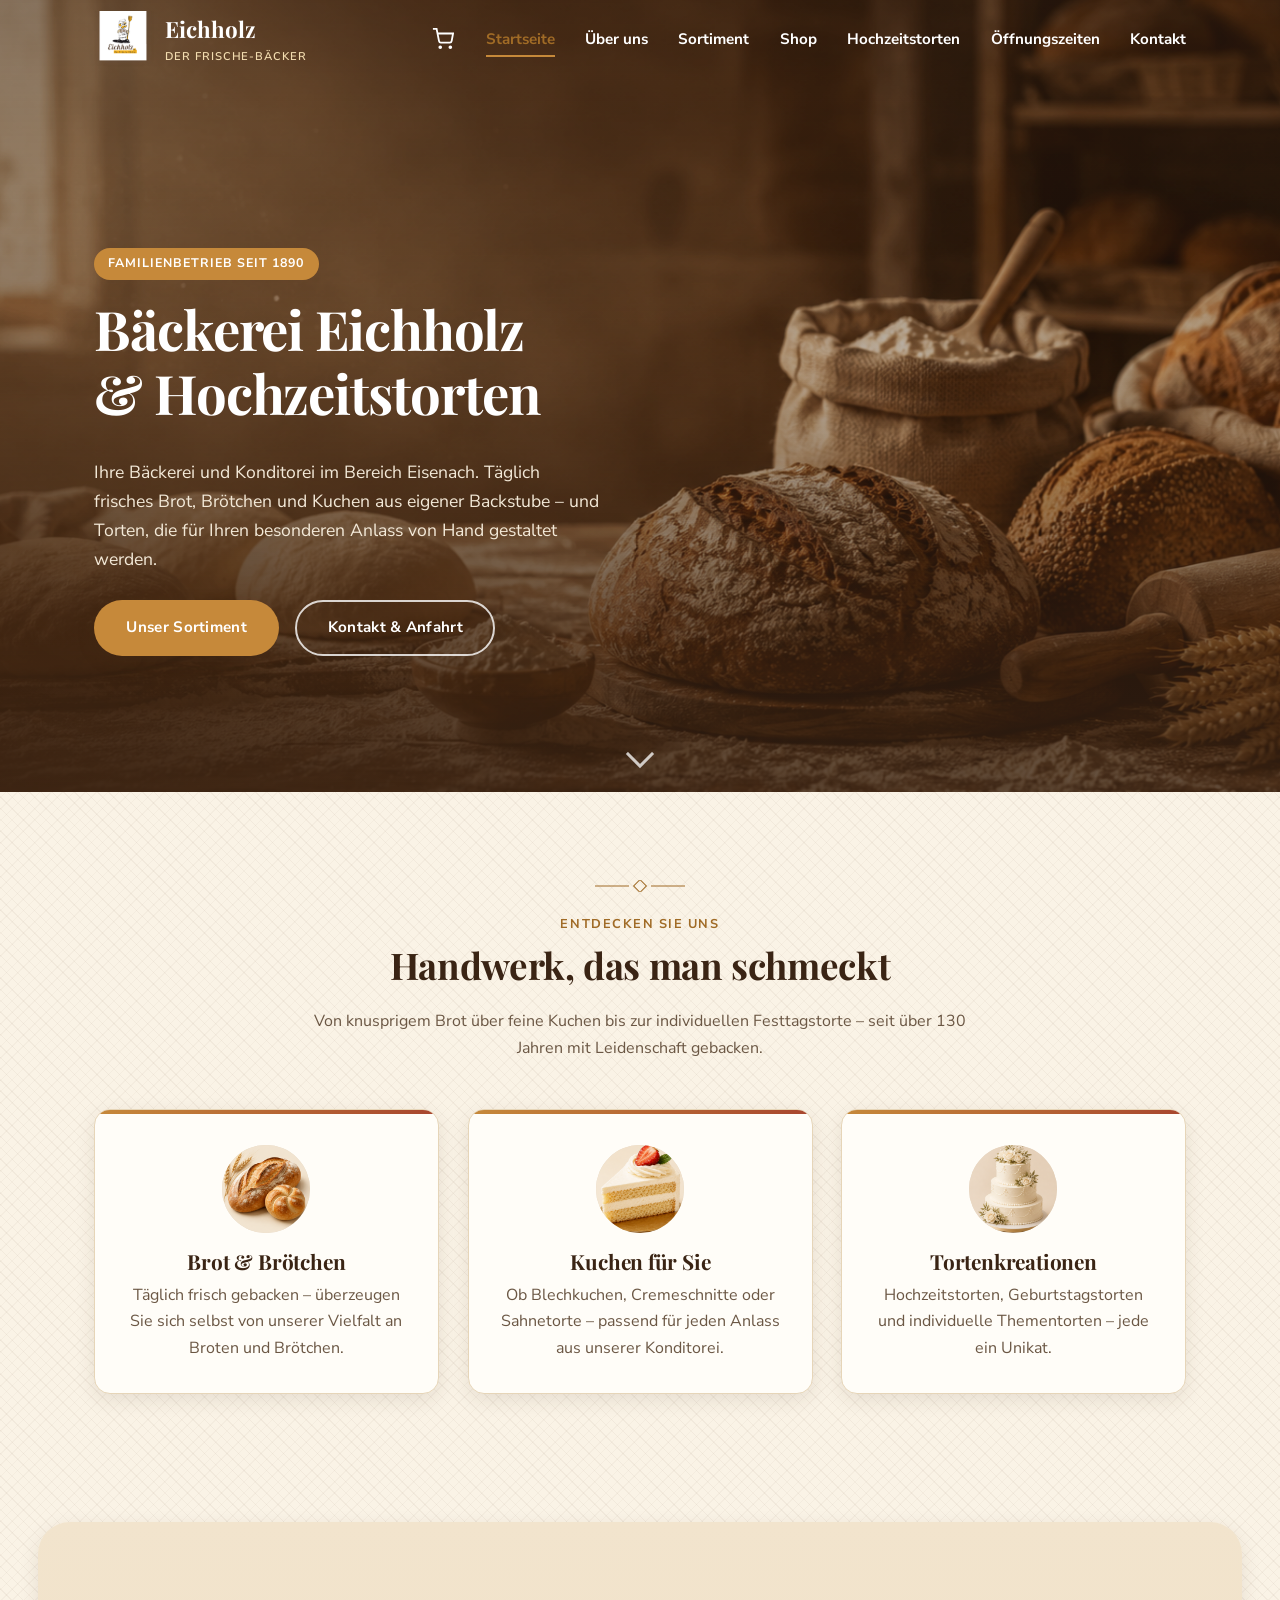
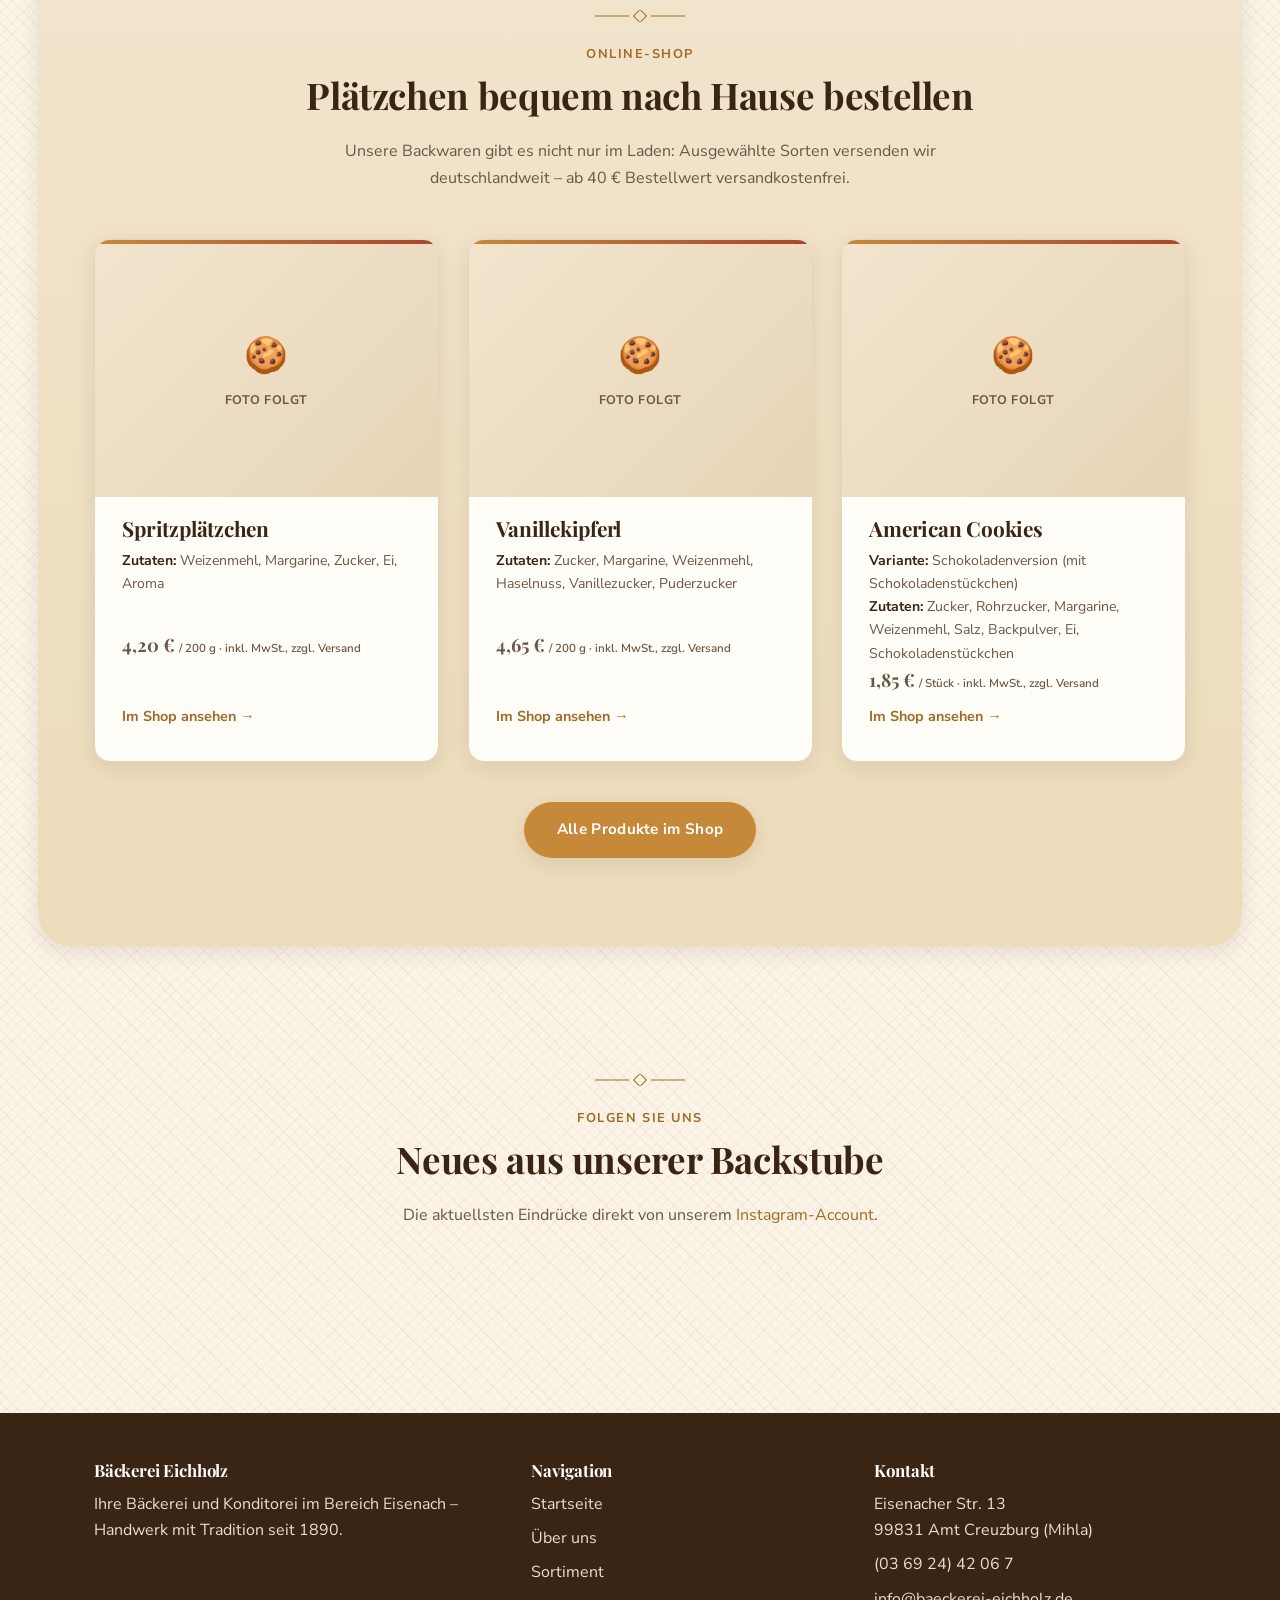
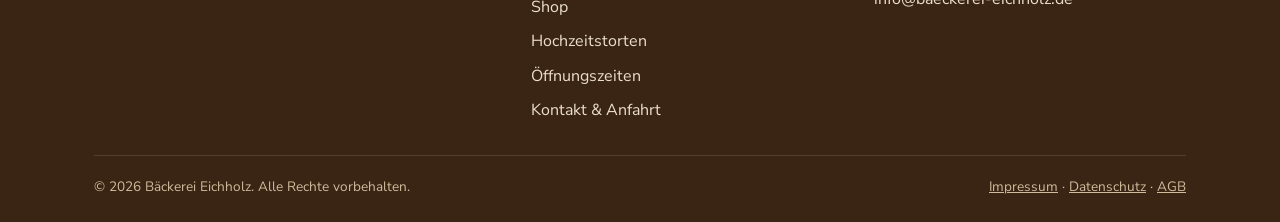
==== index.html @ 68a18b96 "Leere Fehlerbox im Torten-Formular ausblenden Die Klasse is-hidden war nur an .cart-badge und .cart-" ====
<!DOCTYPE html>
<html lang="de">
<head>
<meta charset="UTF-8">
<meta name="viewport" content="width=device-width, initial-scale=1.0">
<title>Bäckerei Eichholz – Ihre Bäckerei &amp; Konditorei im Bereich Eisenach</title>
<meta name="description" content="Bäckerei Eichholz – Familienbetrieb seit 1890 in Mihla bei Eisenach. Frisches Brot, Brötchen, Kuchen und individuelle Torten aus eigener Backstube.">
<link rel="preconnect" href="https://fonts.googleapis.com">
<link rel="preconnect" href="https://fonts.gstatic.com" crossorigin>
<link href="https://fonts.googleapis.com/css2?family=Playfair+Display:wght@600;700&family=Nunito+Sans:wght@400;600;700;800&display=swap" rel="stylesheet">
<link rel="icon" href="assets/img/logo.png" type="image/png">
<link rel="stylesheet" href="css/style.css?v=9930ea26">
<link rel="stylesheet" href="css/shop.css?v=8c2eeac3">
</head>
<body>

<header class="site-header">
  <div class="header-inner">
    <a href="index.html" class="brand">
      <img src="assets/img/logo.png" alt="Bäckerei Eichholz Logo">
      <span>Eichholz<small>Der Frische-Bäcker</small></span>
    </a>
    <div class="header-actions">
      <button type="button" class="cart-toggle" aria-haspopup="dialog" aria-expanded="false" aria-label="Warenkorb öffnen">
        <svg width="22" height="22" viewBox="0 0 24 24" fill="none" stroke="currentColor" stroke-width="2" aria-hidden="true">
          <circle cx="9" cy="21" r="1"></circle><circle cx="20" cy="21" r="1"></circle>
          <path d="M1 1h4l2.68 13.39a2 2 0 0 0 2 1.61h9.72a2 2 0 0 0 2-1.61L23 6H6"></path>
        </svg>
        <span class="cart-badge is-hidden" aria-hidden="true">0</span>
      </button>
      <button class="nav-toggle" aria-label="Menü öffnen" aria-expanded="false"></button>
      <nav class="main-nav">
      <ul>
        <li><a href="index.html" aria-current="page">Startseite</a></li>
        <li><a href="ueber-uns.html">Über uns</a></li>
        <li><a href="sortiment.html">Sortiment</a></li>
        <li><a href="shop.html">Shop</a></li>
        <li><a href="hochzeitstorten.html">Hochzeitstorten</a></li>
        <li><a href="oeffnungszeiten.html">Öffnungszeiten</a></li>
        <li><a href="kontakt.html">Kontakt</a></li>
      </ul>
    </nav>
    </div>
  </div>
</header>

<main>

  <section class="hero">
    <div class="hero-media">
      <img src="assets/img/hero-baeckerei.png" alt="Frisches Brot, Teiglinge und Backzutaten der Bäckerei Eichholz" width="1655" height="950">
      <div class="hero-overlay"></div>
    </div>
    <div class="container hero-inner">
      <div class="hero-text">
        <span class="eyebrow">Familienbetrieb seit 1890</span>
        <h1>Bäckerei Eichholz &amp; Hochzeitstorten</h1>
        <p>Ihre Bäckerei und Konditorei im Bereich Eisenach. Täglich frisches Brot, Brötchen und Kuchen aus eigener Backstube – und Torten, die für Ihren besonderen Anlass von Hand gestaltet werden.</p>
        <div class="hero-actions">
          <a href="sortiment.html" class="btn btn--primary">Unser Sortiment</a>
          <a href="kontakt.html" class="btn btn--outline">Kontakt &amp; Anfahrt</a>
        </div>
      </div>
    </div>
  </section>

  <section class="section">
    <div class="container">
      <div class="section-heading">
        <span class="eyebrow">Entdecken Sie uns</span>
        <h2>Handwerk, das man schmeckt</h2>
        <p>Von knusprigem Brot über feine Kuchen bis zur individuellen Festtagstorte – seit über 130 Jahren mit Leidenschaft gebacken.</p>
      </div>
      <div class="grid grid--3">
        <a class="card card--icon" href="sortiment.html">
          <img class="card-icon" src="assets/img/icon-brot.png" alt="Brot und Brötchen">
          <h3>Brot &amp; Brötchen</h3>
          <p>Täglich frisch gebacken – überzeugen Sie sich selbst von unserer Vielfalt an Broten und Brötchen.</p>
        </a>
        <a class="card card--icon" href="sortiment.html">
          <img class="card-icon" src="assets/img/icon-kuchen.png" alt="Kuchenstück mit Erdbeere">
          <h3>Kuchen für Sie</h3>
          <p>Ob Blechkuchen, Cremeschnitte oder Sahnetorte – passend für jeden Anlass aus unserer Konditorei.</p>
        </a>
        <a class="card card--icon" href="hochzeitstorten.html">
          <img class="card-icon" src="assets/img/icon-torte.png" alt="Mehrstöckige Hochzeitstorte">
          <h3>Tortenkreationen</h3>
          <p>Hochzeitstorten, Geburtstagstorten und individuelle Thementorten – jede ein Unikat.</p>
        </a>
      </div>
    </div>
  </section>

  <section class="section section--alt">
    <div class="container">
      <div class="section-heading">
        <span class="eyebrow">Online-Shop</span>
        <h2>Plätzchen bequem nach Hause bestellen</h2>
        <p>Unsere Backwaren gibt es nicht nur im Laden: Ausgewählte Sorten versenden wir deutschlandweit – ab 40&nbsp;€ Bestellwert versandkostenfrei.</p>
      </div>
      <ul id="shopTeaserGrid" class="grid grid--3 product-grid"></ul>
      <div style="text-align:center; margin-top:2.5rem;">
        <a href="shop.html" class="btn btn--primary">Alle Produkte im Shop</a>
      </div>
    </div>
  </section>

  <section class="section">
    <div class="container">
      <div class="section-heading">
        <span class="eyebrow">Folgen Sie uns</span>
        <h2>Neues aus unserer Backstube</h2>
        <p>Die aktuellsten Eindrücke direkt von unserem <a href="https://www.instagram.com/baeckereieichholz/" target="_blank" rel="noopener">Instagram-Account</a>.</p>
      </div>
      <div class="instagram-feed">
        <behold-widget feed-id="RWNmiPnK9rQwnWqoXspE"></behold-widget>
      </div>
    </div>
  </section>

</main>

<footer class="site-footer">
  <div class="container">
    <div class="footer-inner">
      <div>
        <h4>Bäckerei Eichholz</h4>
        <p>Ihre Bäckerei und Konditorei im Bereich Eisenach – Handwerk mit Tradition seit 1890.</p>
      </div>
      <div>
        <h4>Navigation</h4>
        <ul>
          <li><a href="index.html">Startseite</a></li>
          <li><a href="ueber-uns.html">Über uns</a></li>
          <li><a href="sortiment.html">Sortiment</a></li>
          <li><a href="shop.html">Shop</a></li>
          <li><a href="hochzeitstorten.html">Hochzeitstorten</a></li>
          <li><a href="oeffnungszeiten.html">Öffnungszeiten</a></li>
          <li><a href="kontakt.html">Kontakt &amp; Anfahrt</a></li>
        </ul>
      </div>
      <div>
        <h4>Kontakt</h4>
        <ul>
          <li>Eisenacher Str. 13<br>99831 Amt Creuzburg (Mihla)</li>
          <li><a href="tel:+493692442067">(03 69 24) 42 06 7</a></li>
          <li><a href="mailto:info@baeckerei-eichholz.de">info@baeckerei-eichholz.de</a></li>
        </ul>
      </div>
    </div>
    <div class="footer-bottom">
      <span>© 2026 Bäckerei Eichholz. Alle Rechte vorbehalten.</span>
      <span><a href="impressum.html">Impressum</a> · <a href="datenschutz.html">Datenschutz</a> · <a href="agb.html">AGB</a></span>
    </div>
  </div>
</footer>

<script src="js/main.js?v=0fe01f37"></script>
<script src="js/shop-data.js?v=c943d0c8"></script>
<script src="js/cart.js?v=0197f294"></script>
<script src="js/shop-teaser.js?v=d5aa7db3"></script>
<script>
  (function() {
    if(window.__bhldScript)return;window.__bhldScript=true;
    const d=document,s=d.createElement("script");s.type="module";
    s.src="https://w.behold.so/widget.js";setTimeout(()=>{d.head.append(s);},0);
  })();
</script>
</body>
</html>
---- css/style.css ----
/* ==========================================================================
   Bäckerei Eichholz – Stylesheet
   ========================================================================== */

:root {
  --color-bg: #faf3e6;
  --color-bg-alt: #f2e4cd;
  --color-card: #fffdf8;
  --color-text: #3f2c1e;
  --color-text-light: #6b5744;
  --color-accent: #c6893a;
  --color-accent-dark: #a06b26;
  --color-brown: #5c3a22;
  --color-brown-dark: #3a2414;
  --color-border: #e6d5b8;
  --color-rust: #a8462e;
  --color-rust-dark: #832f1c;

  --font-heading: 'Playfair Display', Georgia, 'Times New Roman', serif;
  --font-body: 'Nunito Sans', 'Segoe UI', Roboto, Helvetica, Arial, sans-serif;

  --container-width: 1140px;
  --radius: 16px;
  --shadow-soft: 0 6px 20px rgba(60, 40, 20, 0.1);
  --shadow-strong: 0 10px 30px rgba(60, 40, 20, 0.18);
  --header-h: 80px;
}

*,
*::before,
*::after {
  box-sizing: border-box;
}

html {
  scroll-behavior: smooth;
}

body {
  margin: 0;
  font-family: var(--font-body);
  color: var(--color-text);
  background:
    repeating-linear-gradient(45deg, rgba(92, 58, 34, 0.05) 0px, rgba(92, 58, 34, 0.05) 1px, transparent 1px, transparent 8px),
    repeating-linear-gradient(-45deg, rgba(92, 58, 34, 0.035) 0px, rgba(92, 58, 34, 0.035) 1px, transparent 1px, transparent 8px),
    var(--color-bg);
  line-height: 1.65;
  -webkit-font-smoothing: antialiased;
}

img {
  max-width: 100%;
  display: block;
}

.is-hidden {
  display: none !important;
}

a {
  color: var(--color-accent-dark);
  text-decoration: none;
}

a:hover {
  color: var(--color-brown);
}

h1, h2, h3, h4 {
  font-family: var(--font-heading);
  color: var(--color-brown-dark);
  line-height: 1.18;
  letter-spacing: -0.01em;
  margin: 0 0 0.6em;
  text-wrap: balance;
}

h1 { font-size: clamp(2.2rem, 5vw, 3.4rem); letter-spacing: -0.02em; }
h2 { font-size: clamp(1.6rem, 3.4vw, 2.3rem); }
h3 { font-size: 1.3rem; }

p { margin: 0 0 1em; }

ul { margin: 0; padding: 0; }

.container {
  width: 100%;
  max-width: var(--container-width);
  margin: 0 auto;
  padding: 0 1.5rem;
}

.section {
  padding: 5.5rem 0;
}

.section--alt {
  background: linear-gradient(180deg, var(--color-bg-alt), #ecdcbb);
  border-radius: 32px;
  max-width: calc(var(--container-width) + 4rem);
  margin: 2.5rem auto;
  box-shadow: var(--shadow-soft);
}

.section-heading {
  text-align: center;
  max-width: 700px;
  margin: 0 auto 3rem;
}

.section-heading::before {
  content: '';
  display: block;
  width: 90px;
  height: 12px;
  margin: 0 auto 1.1rem;
  background: url("data:image/svg+xml,%3Csvg xmlns='http://www.w3.org/2000/svg' viewBox='0 0 90 12'%3E%3Cline x1='0' y1='6' x2='34' y2='6' stroke='%23a06b26' stroke-width='1'/%3E%3Crect x='40.5' y='1.5' width='9' height='9' fill='none' stroke='%23a06b26' stroke-width='1' transform='rotate(45 45 6)'/%3E%3Cline x1='56' y1='6' x2='90' y2='6' stroke='%23a06b26' stroke-width='1'/%3E%3C/svg%3E")
    no-repeat center;
}

.section-heading .eyebrow {
  display: inline-block;
  font-weight: 700;
  letter-spacing: 0.12em;
  text-transform: uppercase;
  font-size: 0.8rem;
  color: var(--color-accent-dark);
  margin-bottom: 0.5rem;
}

.section-heading p {
  color: var(--color-text-light);
}

/* ---------- Buttons ---------- */
.btn {
  display: inline-block;
  padding: 0.85rem 1.9rem;
  border-radius: 999px;
  font-weight: 700;
  font-size: 0.95rem;
  letter-spacing: 0.02em;
  transition: transform 0.15s ease, box-shadow 0.15s ease, background 0.15s ease;
  border: 2px solid transparent;
}

.btn--primary {
  background: var(--color-accent);
  color: #fff;
  box-shadow: var(--shadow-soft);
}

.btn--primary:hover {
  background: var(--color-accent-dark);
  color: #fff;
  transform: translateY(-2px);
}

.btn--outline {
  border-color: var(--color-accent);
  color: var(--color-brown-dark);
}

.btn--outline:hover {
  background: var(--color-accent);
  color: #fff;
  transform: translateY(-2px);
  box-shadow: var(--shadow-soft);
}

/* ---------- Header ---------- */
.site-header {
  position: sticky;
  top: 0;
  z-index: 100;
  background: transparent;
  border-bottom: 1px solid transparent;
  transition: background-color 0.3s ease, border-color 0.3s ease, box-shadow 0.3s ease;
}

.site-header.is-scrolled {
  background: rgba(250, 243, 230, 0.98);
  border-bottom-color: var(--color-border);
  box-shadow: 0 4px 18px rgba(60, 40, 20, 0.1);
}

.header-inner {
  display: flex;
  align-items: center;
  justify-content: space-between;
  padding: 0.7rem 1.5rem;
  max-width: var(--container-width);
  margin: 0 auto;
}

.header-actions {
  display: flex;
  align-items: center;
  gap: 1.4rem;
}

.brand {
  display: flex;
  align-items: center;
  gap: 0.7rem;
  font-family: var(--font-heading);
  font-size: 1.4rem;
  font-weight: 700;
  color: #fff;
  transition: color 0.3s ease;
}

.brand img {
  height: 56px;
  width: auto;
}

.brand span small {
  display: block;
  font-family: var(--font-body);
  font-size: 0.7rem;
  font-weight: 600;
  letter-spacing: 0.08em;
  text-transform: uppercase;
  color: #f3ddb0;
  transition: color 0.3s ease;
}

.site-header.is-scrolled .brand {
  color: var(--color-brown-dark);
}

.site-header.is-scrolled .brand span small {
  color: var(--color-accent-dark);
}

.nav-toggle {
  display: none;
  background: none;
  border: none;
  cursor: pointer;
  padding: 0.4rem;
}

.nav-toggle span,
.nav-toggle::before,
.nav-toggle::after {
  content: '';
  display: block;
  width: 26px;
  height: 3px;
  background: #fff;
  margin: 5px 0;
  border-radius: 2px;
  transition: 0.2s ease;
}

.site-header.is-scrolled .nav-toggle span,
.site-header.is-scrolled .nav-toggle::before,
.site-header.is-scrolled .nav-toggle::after {
  background: var(--color-brown-dark);
}

/* ---------- Warenkorb-Icon (Header, alle Seiten) ---------- */
.cart-toggle {
  position: relative;
  display: flex;
  align-items: center;
  justify-content: center;
  width: 40px;
  height: 40px;
  padding: 0;
  border: none;
  border-radius: 50%;
  background: transparent;
  color: #fff;
  cursor: pointer;
  transition: background 0.2s ease, color 0.3s ease;
}

.cart-toggle:hover {
  background: rgba(255, 255, 255, 0.15);
}

.site-header.is-scrolled .cart-toggle {
  color: var(--color-brown-dark);
}

.site-header.is-scrolled .cart-toggle:hover {
  background: rgba(60, 40, 20, 0.08);
}

.cart-badge {
  position: absolute;
  top: -2px;
  right: -2px;
  min-width: 18px;
  height: 18px;
  padding: 0 4px;
  border-radius: 999px;
  background: var(--color-rust);
  color: #fff;
  font-size: 0.68rem;
  font-weight: 700;
  line-height: 18px;
  text-align: center;
}

.cart-badge.is-hidden {
  display: none;
}

.main-nav ul {
  display: flex;
  gap: 1.9rem;
  list-style: none;
}

.main-nav a {
  font-weight: 700;
  font-size: 0.95rem;
  color: #fff;
  padding: 0.4rem 0;
  border-bottom: 2px solid transparent;
  transition: color 0.3s ease;
}

.site-header.is-scrolled .main-nav a {
  color: var(--color-brown-dark);
}

.main-nav a:hover,
.main-nav a[aria-current="page"] {
  color: var(--color-accent-dark);
  border-bottom-color: var(--color-accent);
}

/* ---------- Hero (full-bleed) ---------- */
.hero {
  position: relative;
  display: flex;
  align-items: center;
  min-height: 88vh;
  margin-top: calc(-1 * var(--header-h));
  overflow: hidden;
  color: #fff;
}

.hero-media {
  position: absolute;
  inset: 0;
  z-index: 0;
}

.hero-media img {
  width: 100%;
  height: 100%;
  object-fit: cover;
  transform: scale(1.12);
  will-change: transform;
}

/* Decorative scroll cue, purely visual */
.hero::after {
  content: '';
  position: absolute;
  z-index: 1;
  left: 50%;
  bottom: 28px;
  width: 20px;
  height: 20px;
  border-right: 3px solid rgba(255, 255, 255, 0.75);
  border-bottom: 3px solid rgba(255, 255, 255, 0.75);
  transform: translateX(-50%) rotate(45deg);
  animation: heroChevronBounce 2.2s ease-in-out infinite;
}

@keyframes heroChevronBounce {
  0%, 100% { transform: translateX(-50%) translateY(0) rotate(45deg); opacity: 0.55; }
  50% { transform: translateX(-50%) translateY(8px) rotate(45deg); opacity: 1; }
}

@media (max-width: 640px) {
  .hero::after {
    display: none;
  }
}

@media (prefers-reduced-motion: reduce) {
  .hero::after {
    animation: none;
  }
}

.hero-overlay {
  position: absolute;
  inset: 0;
  background: linear-gradient(180deg, rgba(58, 36, 20, 0.55) 0%, rgba(58, 36, 20, 0.35) 45%, rgba(58, 36, 20, 0.78) 100%);
}

.hero-inner {
  position: relative;
  z-index: 1;
  width: 100%;
  padding-top: calc(var(--header-h) + 2rem);
}

.hero-text {
  max-width: 640px;
}

.hero-text .eyebrow {
  display: inline-block;
  background: var(--color-accent);
  color: #fff;
  padding: 0.35rem 0.9rem;
  border-radius: 999px;
  font-size: 0.78rem;
  font-weight: 700;
  letter-spacing: 0.08em;
  text-transform: uppercase;
  margin-bottom: 1.1rem;
}

.hero-text h1 {
  color: #fff;
}

.hero-text p {
  font-size: 1.1rem;
  color: #f3e9d8;
  max-width: 46ch;
}

.hero-text .btn--outline {
  color: #fff;
  border-color: rgba(255, 255, 255, 0.8);
}

.hero-text .btn--outline:hover {
  background: var(--color-accent);
  border-color: var(--color-accent);
  color: #fff;
}

.hero-actions {
  display: flex;
  gap: 1rem;
  margin-top: 1.6rem;
  flex-wrap: wrap;
}

/* Entrance animation for hero content (plays once on load) */
.hero-text > * {
  animation: heroFadeIn 0.8s ease both;
}

.hero-text .eyebrow { animation-delay: 0.05s; }
.hero-text h1 { animation-delay: 0.15s; }
.hero-text p { animation-delay: 0.25s; }
.hero-text .hero-actions { animation-delay: 0.35s; }

@keyframes heroFadeIn {
  from { opacity: 0; transform: translateY(20px); }
  to { opacity: 1; transform: translateY(0); }
}

@media (prefers-reduced-motion: reduce) {
  .hero-text > * {
    animation: none;
  }
}

.hero-image {
  border-radius: var(--radius);
  overflow: hidden;
  box-shadow: var(--shadow-strong);
}

.hero-image img {
  width: 100%;
  height: 100%;
  object-fit: cover;
  aspect-ratio: 4 / 3;
}

/* ---------- Highlight cards ---------- */
.grid {
  display: grid;
  gap: 1.8rem;
}

.grid--3 {
  grid-template-columns: repeat(3, 1fr);
}

.grid--2 {
  grid-template-columns: repeat(2, 1fr);
}

.card {
  position: relative;
  background: var(--color-card);
  border-radius: var(--radius);
  padding: 2.2rem 1.7rem 2rem;
  box-shadow: var(--shadow-soft);
  border: 1px solid var(--color-border);
  transition: transform 0.15s ease-out, box-shadow 0.25s ease;
  overflow: hidden;
}

.card::before {
  content: '';
  position: absolute;
  top: 0;
  left: 0;
  right: 0;
  height: 4px;
  background: linear-gradient(90deg, var(--color-accent), var(--color-rust));
}

.card:hover {
  transform: translateY(-6px);
  box-shadow: var(--shadow-strong);
}

.card h3 {
  margin-bottom: 0.5rem;
}

.card p {
  color: var(--color-text-light);
  margin-bottom: 0;
}

.card--icon {
  display: block;
  text-align: center;
  color: inherit;
  text-decoration: none;
}

.card-icon {
  display: block;
  width: 88px;
  height: 88px;
  margin: 0 auto 1rem;
  border-radius: 50%;
  object-fit: cover;
  box-shadow: inset 0 0 0 1px rgba(160, 107, 38, 0.25);
}

/* ---------- Photo gallery ---------- */
.gallery {
  display: grid;
  grid-template-columns: repeat(4, 1fr);
  gap: 1rem;
}

.gallery img {
  border-radius: var(--radius);
  aspect-ratio: 1 / 1;
  object-fit: cover;
  box-shadow: var(--shadow-soft);
  transition: transform 0.3s ease, box-shadow 0.3s ease;
}

.gallery img:hover {
  transform: scale(1.04);
  box-shadow: var(--shadow-strong);
}

/* ---------- Instagram feed ---------- */
.instagram-feed {
  border-radius: var(--radius);
  overflow: hidden;
  box-shadow: var(--shadow-soft);
}

/* ---------- Lightbox (full-size image viewer) ---------- */
.gallery img,
.torte-grid img,
.hero-image img {
  cursor: zoom-in;
}

body.lightbox-open,
body.filiale-modal-open,
body.cart-drawer-open {
  overflow: hidden;
}

.lightbox-overlay {
  position: fixed;
  inset: 0;
  z-index: 1000;
  display: flex;
  align-items: center;
  justify-content: center;
  padding: 3rem;
  background: rgba(58, 36, 20, 0.88);
  opacity: 0;
  visibility: hidden;
  transition: opacity 0.25s ease, visibility 0.25s ease;
}

.lightbox-overlay.is-open {
  opacity: 1;
  visibility: visible;
}

.lightbox-overlay img {
  max-width: 100%;
  max-height: 100%;
  width: auto;
  height: auto;
  object-fit: contain;
  border-radius: 10px;
  box-shadow: var(--shadow-strong);
  background: var(--color-card);
  transform: scale(0.96);
  transition: transform 0.25s ease;
}

.lightbox-overlay.is-open img {
  transform: scale(1);
}

.lightbox-close {
  position: absolute;
  top: 1.4rem;
  right: 1.6rem;
  width: 44px;
  height: 44px;
  border-radius: 50%;
  border: none;
  background: rgba(255, 255, 255, 0.15);
  color: #fff;
  font-size: 1.6rem;
  line-height: 1;
  cursor: pointer;
  display: flex;
  align-items: center;
  justify-content: center;
  transition: background 0.2s ease;
}

.lightbox-close:hover {
  background: rgba(255, 255, 255, 0.3);
}

@media (max-width: 640px) {
  .lightbox-overlay {
    padding: 1.2rem;
  }

  .lightbox-close {
    top: 0.7rem;
    right: 0.7rem;
    width: 40px;
    height: 40px;
  }
}

@media (prefers-reduced-motion: reduce) {
  .lightbox-overlay,
  .lightbox-overlay img {
    transition: none;
  }
}

/* ---------- Timeline (Über uns) ---------- */
.timeline {
  border-left: 3px solid var(--color-accent);
  margin-left: 1rem;
  padding-left: 2rem;
}

.timeline-item {
  position: relative;
  margin-bottom: 2.2rem;
}

.timeline-item::before {
  content: '';
  position: absolute;
  left: -2.45rem;
  top: 0.3rem;
  width: 14px;
  height: 14px;
  border-radius: 50%;
  background: var(--color-accent);
  border: 3px solid var(--color-bg);
  box-shadow: 0 0 0 2px var(--color-accent);
}

.timeline-item .year {
  font-family: var(--font-heading);
  font-weight: 700;
  color: var(--color-accent-dark);
  font-size: 1.15rem;
}

/* ---------- Product sortiment (accordion) ---------- */
.sortiment-accordion {
  display: flex;
  flex-direction: column;
  gap: 0.9rem;
}

.sortiment-accordion details {
  background: var(--color-card);
  border: 1px solid var(--color-border);
  border-radius: 12px;
  overflow: hidden;
}

.sortiment-accordion summary {
  list-style: none;
  cursor: pointer;
  display: flex;
  align-items: center;
  justify-content: space-between;
  gap: 1rem;
  padding: 1.1rem 1.4rem;
  font-family: var(--font-heading);
  font-weight: 700;
  font-size: 1.1rem;
  color: var(--color-brown-dark);
}

.sortiment-accordion summary::-webkit-details-marker {
  display: none;
}

.sortiment-accordion summary::before {
  content: '🥖';
  margin-right: 0.5rem;
}

.sortiment-accordion .accordion-caret {
  flex-shrink: 0;
  width: 10px;
  height: 10px;
  border-right: 2px solid var(--color-accent-dark);
  border-bottom: 2px solid var(--color-accent-dark);
  transform: rotate(45deg);
  transition: transform 0.2s ease;
}

.sortiment-accordion details[open] .accordion-caret {
  transform: rotate(-135deg);
}

.sortiment-accordion summary:hover,
.sortiment-accordion summary:focus-visible {
  color: var(--color-accent-dark);
}

.accordion-products {
  list-style: none;
  display: grid;
  grid-template-columns: repeat(2, 1fr);
  gap: 0.2rem 2rem;
  margin: 0;
  padding: 0 1.4rem 1.3rem;
}

.accordion-products li {
  display: flex;
  align-items: baseline;
  justify-content: space-between;
  gap: 0.8rem;
  padding: 0.5rem 0;
  border-bottom: 1px dashed var(--color-border);
}

.accordion-products li:nth-last-child(-n+2) {
  border-bottom: none;
}

.accordion-products .product-name {
  color: var(--color-text);
}

.accordion-products .product-no {
  flex-shrink: 0;
  font-size: 0.78rem;
  font-variant-numeric: tabular-nums;
  color: var(--color-text-light);
}

@media (max-width: 640px) {
  .accordion-products {
    grid-template-columns: 1fr;
  }

  .accordion-products li:nth-last-child(-n+2) {
    border-bottom: 1px dashed var(--color-border);
  }

  .accordion-products li:last-child {
    border-bottom: none;
  }
}

.torte-grid {
  display: grid;
  grid-template-columns: repeat(auto-fit, minmax(220px, 1fr));
  gap: 1.6rem;
}

.torte-grid figure {
  margin: 0;
  background: var(--color-card);
  border-radius: var(--radius);
  overflow: hidden;
  box-shadow: var(--shadow-soft);
  border: 1px solid var(--color-border);
  transition: transform 0.15s ease-out, box-shadow 0.25s ease;
}

.torte-grid figure:hover {
  transform: translateY(-6px);
  box-shadow: var(--shadow-strong);
}

.torte-grid img {
  aspect-ratio: 4/3;
  object-fit: cover;
  transition: transform 0.4s ease;
}

.torte-grid figure:hover img {
  transform: scale(1.06);
}

.torte-grid figcaption {
  padding: 0.9rem 1.1rem;
  font-weight: 600;
  color: var(--color-text-light);
}

/* ---------- Öffnungszeiten table ---------- */
.hours-table {
  width: 100%;
  border-collapse: collapse;
  background: var(--color-card);
  border-radius: var(--radius);
  overflow: hidden;
  box-shadow: var(--shadow-soft);
}

.hours-table th,
.hours-table td {
  padding: 1rem 1.4rem;
  text-align: left;
  border-bottom: 1px solid var(--color-border);
}

.hours-table th {
  background: var(--color-brown-dark);
  color: #fff;
  font-family: var(--font-heading);
  font-weight: 700;
}

.hours-table tr:last-child td {
  border-bottom: none;
}

.placeholder {
  color: var(--color-accent-dark);
  font-style: italic;
  background: #fdf1de;
  padding: 0.1rem 0.5rem;
  border-radius: 4px;
}

.notice-box {
  margin-top: 2rem;
  padding: 1.2rem 1.5rem;
  background: #fdf1de;
  border-left: 4px solid var(--color-accent);
  border-radius: 8px;
  color: var(--color-text-light);
}

/* ---------- Filialen ---------- */
.filiale-list {
  list-style: none;
  display: grid;
  grid-template-columns: repeat(3, 1fr);
  gap: 1.2rem;
}

.filiale-card {
  display: flex;
  flex-direction: column;
  width: 100%;
  height: 100%;
  text-align: left;
  font: inherit;
  color: inherit;
  background: var(--color-card);
  border: 1px solid var(--color-border);
  border-radius: 8px;
  padding: 1.1rem 1.3rem;
  cursor: pointer;
  transition: transform 0.15s ease-out, box-shadow 0.25s ease, border-color 0.25s ease;
}

.filiale-card:hover {
  transform: scale(1.02);
  box-shadow: var(--shadow-strong);
  border-color: var(--color-accent);
}

.filiale-card:focus-visible {
  outline: 3px solid var(--color-accent);
  outline-offset: 3px;
}

.filiale-card .tag,
.filiale-card-name,
.filiale-card-address {
  display: block;
}

.filiale-card .tag,
.filiale-modal-body .tag {
  font-size: 0.72rem;
  font-weight: 700;
  text-transform: uppercase;
  letter-spacing: 0.05em;
  color: var(--color-accent-dark);
  margin-bottom: 0.3rem;
}

.filiale-card-name {
  font-family: var(--font-heading);
  font-weight: 700;
  font-size: 1.05rem;
  color: var(--color-brown-dark);
}

.filiale-card-address {
  margin-top: 0.15rem;
  color: var(--color-text-light);
  font-size: 0.92rem;
}

@media (prefers-reduced-motion: reduce) {
  .filiale-card {
    transition: none;
  }
}

/* ---------- Filiale-Detailansicht (Modal) ---------- */
.filiale-modal-overlay {
  position: fixed;
  inset: 0;
  z-index: 1000;
  display: flex;
  align-items: center;
  justify-content: center;
  padding: 2rem;
  background: rgba(58, 36, 20, 0.88);
  opacity: 0;
  visibility: hidden;
  transition: opacity 0.25s ease, visibility 0.25s ease;
}

.filiale-modal-overlay.is-open {
  opacity: 1;
  visibility: visible;
}

.filiale-modal {
  position: relative;
  width: 100%;
  max-width: 560px;
  max-height: 90vh;
  overflow-y: auto;
  background: var(--color-card);
  border-radius: var(--radius);
  box-shadow: var(--shadow-strong);
  transform: scale(0.96);
  transition: transform 0.25s ease;
}

.filiale-modal-overlay.is-open .filiale-modal {
  transform: scale(1);
}

.filiale-modal:focus {
  outline: none;
}

.filiale-modal-close {
  position: absolute;
  top: 1rem;
  right: 1rem;
  z-index: 1;
  width: 40px;
  height: 40px;
  border-radius: 50%;
  border: none;
  background: rgba(58, 36, 20, 0.55);
  color: #fff;
  font-size: 1.5rem;
  line-height: 1;
  cursor: pointer;
  display: flex;
  align-items: center;
  justify-content: center;
  transition: background 0.2s ease;
}

.filiale-modal-close:hover {
  background: var(--color-accent);
}

.filiale-modal-media {
  position: relative;
  aspect-ratio: 4 / 3;
  border-radius: var(--radius) var(--radius) 0 0;
  overflow: hidden;
  background: linear-gradient(135deg, var(--color-bg-alt), var(--color-border));
}

.filiale-modal-media img {
  width: 100%;
  height: 100%;
  object-fit: cover;
}

.filiale-modal-placeholder {
  position: absolute;
  top: 50%;
  left: 50%;
  transform: translate(-50%, -70%);
  font-size: 2.4rem;
}

.filiale-modal-placeholder-label {
  position: absolute;
  top: 50%;
  left: 50%;
  transform: translate(-50%, 40%);
  color: var(--color-text-light);
  font-weight: 700;
  font-size: 0.85rem;
  text-transform: uppercase;
  letter-spacing: 0.05em;
}

.filiale-modal-nav {
  position: absolute;
  top: 50%;
  transform: translateY(-50%);
  width: 38px;
  height: 38px;
  border-radius: 50%;
  border: none;
  background: rgba(58, 36, 20, 0.55);
  color: #fff;
  font-size: 1.4rem;
  line-height: 1;
  cursor: pointer;
  display: flex;
  align-items: center;
  justify-content: center;
  transition: background 0.2s ease;
}

.filiale-modal-nav:hover {
  background: var(--color-accent);
}

.filiale-modal-nav--prev { left: 0.7rem; }
.filiale-modal-nav--next { right: 0.7rem; }

.filiale-modal-body {
  padding: 1.6rem 1.8rem 1.9rem;
}

.filiale-modal-body h3 {
  margin: 0.2rem 0 0.6rem;
}

.filiale-modal-address {
  color: var(--color-text-light);
  margin-bottom: 1.2rem;
}

.filiale-modal-body .hours-table--compact {
  margin-bottom: 1.4rem;
  box-shadow: none;
  border: 1px solid var(--color-border);
}

.filiale-modal-body .hours-table--compact td {
  padding: 0.8rem 1.1rem;
}

.notice-box--compact {
  margin-top: 0;
}

.filiale-modal-actions {
  display: flex;
  gap: 0.9rem;
  flex-wrap: wrap;
}

@media (max-width: 640px) {
  .filiale-modal-overlay {
    padding: 1rem;
  }

  .filiale-modal {
    max-height: 94vh;
  }

  .filiale-modal-body {
    padding: 1.3rem 1.2rem 1.6rem;
  }
}

@media (prefers-reduced-motion: reduce) {
  .filiale-modal-overlay,
  .filiale-modal {
    transition: none;
  }
}

/* ---------- Warenkorb (Slide-in-Drawer, alle Seiten) ---------- */
.cart-drawer-overlay {
  position: fixed;
  inset: 0;
  z-index: 1000;
  display: flex;
  justify-content: flex-end;
  background: rgba(58, 36, 20, 0.55);
  opacity: 0;
  visibility: hidden;
  transition: opacity 0.25s ease, visibility 0.25s ease;
}

.cart-drawer-overlay.is-open {
  opacity: 1;
  visibility: visible;
}

.cart-drawer {
  width: 100%;
  max-width: 420px;
  height: 100%;
  overflow-y: auto;
  background: var(--color-card);
  box-shadow: var(--shadow-strong);
  padding: 1.8rem 1.6rem 2rem;
  position: relative;
  transform: translateX(100%);
  transition: transform 0.3s ease;
}

.cart-drawer-overlay.is-open .cart-drawer {
  transform: translateX(0);
}

.cart-drawer:focus {
  outline: none;
}

.cart-drawer h3 {
  margin-bottom: 1.4rem;
  padding-right: 2.4rem;
}

.cart-drawer-close {
  position: absolute;
  top: 1.2rem;
  right: 1.2rem;
  width: 36px;
  height: 36px;
  border-radius: 50%;
  border: none;
  background: var(--color-bg-alt);
  color: var(--color-brown-dark);
  font-size: 1.4rem;
  line-height: 1;
  cursor: pointer;
  display: flex;
  align-items: center;
  justify-content: center;
  transition: background 0.2s ease;
}

.cart-drawer-close:hover {
  background: var(--color-border);
}

.cart-drawer-empty {
  color: var(--color-text-light);
}

.cart-item {
  display: grid;
  grid-template-columns: 1fr auto;
  gap: 0.3rem 0.8rem;
  align-items: center;
  padding: 0.9rem 0;
  border-bottom: 1px solid var(--color-border);
}

.cart-item-info {
  display: flex;
  flex-direction: column;
  grid-column: 1 / -1;
}

.cart-item-name {
  font-weight: 700;
  color: var(--color-brown-dark);
}

.cart-item-unit {
  font-size: 0.82rem;
  color: var(--color-text-light);
}

.cart-item-price {
  font-weight: 700;
  color: var(--color-brown-dark);
}

.cart-item-remove {
  justify-self: end;
  border: none;
  background: none;
  color: var(--color-text-light);
  font-size: 1.3rem;
  line-height: 1;
  cursor: pointer;
  padding: 0.2rem 0.4rem;
}

.cart-item-remove:hover {
  color: var(--color-rust);
}

.qty-stepper {
  display: inline-flex;
  align-items: center;
  gap: 0.6rem;
  border: 1px solid var(--color-border);
  border-radius: 999px;
  padding: 0.25rem 0.6rem;
}

.qty-btn {
  width: 22px;
  height: 22px;
  border: none;
  border-radius: 50%;
  background: var(--color-bg-alt);
  color: var(--color-brown-dark);
  font-size: 1rem;
  line-height: 1;
  cursor: pointer;
  display: flex;
  align-items: center;
  justify-content: center;
  transition: background 0.2s ease;
}

.qty-btn:hover {
  background: var(--color-accent);
  color: #fff;
}

.qty-value {
  min-width: 1.2em;
  text-align: center;
  font-weight: 700;
  font-variant-numeric: tabular-nums;
}

.cart-drawer-footer {
  margin-top: 1.4rem;
  padding-top: 1.2rem;
  border-top: 1px solid var(--color-border);
}

.cart-drawer-subtotal {
  font-weight: 700;
  color: var(--color-brown-dark);
  margin-bottom: 1rem;
}

.cart-drawer-error.is-hidden {
  display: none;
}

.cart-drawer-checkout {
  width: 100%;
  text-align: center;
  border: none;
  cursor: pointer;
}

.cart-drawer-checkout:disabled {
  opacity: 0.6;
  cursor: not-allowed;
}

@media (max-width: 640px) {
  .cart-drawer {
    max-width: 100%;
  }
}

@media (prefers-reduced-motion: reduce) {
  .cart-drawer-overlay,
  .cart-drawer {
    transition: none;
  }
}

/* ---------- Kontakt ---------- */
.contact-grid {
  display: grid;
  grid-template-columns: 1fr 1fr;
  gap: 2.5rem;
  align-items: start;
}

.contact-card {
  background: var(--color-card);
  border-radius: var(--radius);
  padding: 2rem;
  box-shadow: var(--shadow-soft);
  border: 1px solid var(--color-border);
}

.contact-card dl {
  margin: 0;
}

.contact-card dt {
  font-weight: 700;
  color: var(--color-brown-dark);
  margin-top: 1.1rem;
}

.contact-card dt:first-child {
  margin-top: 0;
}

.contact-card dd {
  margin: 0.15rem 0 0;
  color: var(--color-text-light);
}

.map-wrap {
  border-radius: var(--radius);
  overflow: hidden;
  box-shadow: var(--shadow-soft);
  border: 1px solid var(--color-border);
}

.map-wrap iframe {
  width: 100%;
  height: 100%;
  min-height: 420px;
  border: 0;
}

/* ---------- Footer ---------- */
.site-footer {
  background: var(--color-brown-dark);
  color: #ecdfc9;
  padding: 3rem 0 1.5rem;
  margin-top: 3rem;
}

.footer-inner {
  display: grid;
  grid-template-columns: 1.3fr 1fr 1fr;
  gap: 2rem;
  margin-bottom: 2rem;
}

.footer-inner h4 {
  color: #fff;
  font-size: 1.05rem;
}

.footer-inner a {
  color: #ecdfc9;
}

.footer-inner a:hover {
  color: var(--color-accent);
}

.footer-inner ul {
  list-style: none;
  display: flex;
  flex-direction: column;
  gap: 0.5rem;
}

.footer-bottom {
  border-top: 1px solid rgba(255,255,255,0.12);
  padding-top: 1.2rem;
  font-size: 0.85rem;
  display: flex;
  justify-content: space-between;
  flex-wrap: wrap;
  gap: 0.5rem;
  color: #cdbc9c;
}

.footer-bottom a {
  color: #cdbc9c;
  text-decoration: underline;
}

/* ---------- Page header (Unterseiten) ---------- */
.page-hero {
  position: relative;
  background:
    radial-gradient(circle at 12% -20%, rgba(198, 137, 58, 0.35), transparent 55%),
    radial-gradient(circle at 88% 130%, rgba(168, 70, 46, 0.3), transparent 50%),
    var(--color-brown-dark);
  color: #f6ead4;
  margin-top: calc(-1 * var(--header-h));
  padding: calc(var(--header-h) + 3.2rem) 0 3.2rem;
  text-align: center;
  overflow: hidden;
}

.page-hero::after {
  content: '';
  position: absolute;
  inset: 0;
  background-image: radial-gradient(rgba(255, 255, 255, 0.05) 1px, transparent 1.4px);
  background-size: 28px 28px;
  opacity: 0.35;
  pointer-events: none;
}

.page-hero .container {
  position: relative;
  z-index: 1;
}

.page-hero h1 {
  color: #fff;
  margin-bottom: 0.4rem;
}

.page-hero p {
  color: #d9c6a3;
  margin: 0;
}

/* ---------- Scroll reveal animations ---------- */
.reveal {
  opacity: 0;
  transform: translateY(28px);
  transition: opacity 0.7s ease, transform 0.7s ease;
  will-change: opacity, transform;
}

.reveal.is-visible {
  opacity: 1;
  transform: translateY(0);
}

/* Torten-/Galeriebilder: skalieren + drehen sanft ein */
.reveal--pop {
  transform: translateY(24px) scale(0.9) rotate(-3deg);
}

.reveal--pop.is-visible {
  transform: translateY(0) scale(1) rotate(0deg);
}

/* Karten/Zeitstrahl: kippen leicht aus der Tiefe herein */
.reveal--tilt {
  transform: perspective(800px) rotateX(14deg) translateY(20px);
  transform-origin: bottom center;
}

.reveal--tilt.is-visible {
  transform: perspective(800px) rotateX(0deg) translateY(0);
}

@media (prefers-reduced-motion: reduce) {
  .reveal,
  .reveal--pop,
  .reveal--tilt {
    transition: none;
    opacity: 1;
    transform: none;
  }
}

/* ---------- Responsive ---------- */
@media (max-width: 900px) {
  .hero {
    min-height: 80vh;
  }

  .hero-image {
    order: -1;
  }

  .section--alt {
    border-radius: 24px;
    margin: 1.75rem 1rem;
  }

  .grid--3,
  .torte-grid,
  .filiale-list {
    grid-template-columns: repeat(2, 1fr);
  }

  .gallery {
    grid-template-columns: repeat(3, 1fr);
  }

  .contact-grid {
    grid-template-columns: 1fr;
  }

  .footer-inner {
    grid-template-columns: 1fr 1fr;
  }
}

@media (max-width: 640px) {
  .hero {
    min-height: 70vh;
  }

  .hero-inner {
    padding-top: calc(var(--header-h) + 1.2rem);
    padding-bottom: 3rem;
  }

  .section--alt {
    border-radius: 18px;
    margin: 1.25rem 0.75rem;
  }

  .nav-toggle {
    display: block;
  }

  .main-nav {
    position: absolute;
    top: 100%;
    left: 0;
    right: 0;
    background: var(--color-bg);
    max-height: 0;
    overflow: hidden;
    transition: max-height 0.25s ease;
  }

  /* Rahmen erst im geöffneten Zustand: max-height:0 begrenzt nur die
     Inhaltsbox, ein Rahmen bliebe als 1px hoher Streifen samt Hintergrund
     unter dem Header sichtbar. */
  .main-nav.is-open {
    max-height: 400px;
    border-bottom: 1px solid var(--color-border);
  }

  .main-nav ul {
    flex-direction: column;
    gap: 0;
    padding: 0.5rem 1.5rem 1.2rem;
  }

  .main-nav li {
    border-bottom: 1px solid var(--color-border);
  }

  .main-nav a {
    display: block;
    padding: 0.9rem 0;
    color: var(--color-brown-dark);
  }

  .grid--3,
  .grid--2,
  .torte-grid,
  .filiale-list,
  .product-list {
    grid-template-columns: 1fr;
  }

  .gallery {
    grid-template-columns: repeat(2, 1fr);
  }

  .section {
    padding: 3rem 0;
  }

  .footer-inner {
    grid-template-columns: 1fr;
  }

  .footer-bottom {
    flex-direction: column;
  }
}

/* ==========================================================================
   Hochzeitstorten: Torten-Konfigurator (Anfrageformular)
   Alle Regeln sind unter .torten-konfigurator eingehängt (Klassen-Präfix
   "tk-"), damit die eigene Farb-/Font-Umgebung ausschließlich diese Seite
   betrifft und Header, Footer sowie alle anderen Seiten unangetastet lässt.
   ========================================================================== */
.torten-konfigurator {
  --tk-ivory: #f7f2e7;
  --tk-gold: #c6a55c;
  --tk-ink: #2b241c;
  --tk-ink-soft: #5b5346;
  font-family: "Cormorant Garamond", "Georgia", "Times New Roman", serif;
  color: var(--tk-ink);
  overflow-x: clip;
}

.tk-contact {
  position: relative;
  background: var(--tk-ivory);
  padding: 84px 8vw 96px;
}

.tk-contact-inner {
  max-width: 960px;
  margin: 0 auto;
}

.tk-contact-head {
  text-align: center;
  margin-bottom: 64px;
}

.tk-contact-head .tk-kicker {
  font-size: 0.7rem;
  letter-spacing: 0.32em;
  text-transform: uppercase;
  color: var(--tk-gold);
  font-family: var(--font-body);
  margin-bottom: 14px;
}

.tk-contact-head h2 {
  font-family: inherit;
  font-size: clamp(2rem, 4vw, 3rem);
  font-weight: 500;
  margin: 0 0 16px;
  color: var(--tk-ink);
}

.tk-contact-head p {
  color: var(--tk-ink-soft);
  max-width: 560px;
  margin: 0 auto;
  line-height: 1.7;
}

.tk-order-form {
  display: grid;
  grid-template-columns: 1fr 1fr;
  gap: 28px 30px;
}

.tk-field {
  display: flex;
  flex-direction: column;
  gap: 8px;
}

.tk-field.tk-full {
  grid-column: 1 / -1;
}

.tk-field label {
  font-size: 0.68rem;
  letter-spacing: 0.2em;
  text-transform: uppercase;
  color: var(--tk-ink-soft);
  font-family: var(--font-body);
}

.tk-field input,
.tk-field select,
.tk-field textarea {
  border: none;
  border-bottom: 1px solid rgba(43, 36, 28, 0.3);
  background: transparent;
  padding: 10px 2px;
  font-size: 1.05rem;
  font-family: inherit;
  color: var(--tk-ink);
  outline: none;
  transition: border-color .25s ease;
  width: 100%;
}

.tk-field input:focus,
.tk-field select:focus,
.tk-field textarea:focus {
  border-color: var(--tk-gold);
}

.tk-field textarea {
  resize: vertical;
  min-height: 90px;
}

.tk-req {
  color: #b04a3a;
}

.tk-form-section {
  grid-column: 1 / -1;
  margin: 34px 0 4px;
  border-top: 1px solid rgba(43, 36, 28, 0.14);
  padding-top: 34px;
}

.tk-form-section-title {
  font-family: inherit;
  font-size: 1.4rem;
  font-weight: 600;
  letter-spacing: 0.02em;
  color: var(--tk-ink);
  display: inline-block;
  position: relative;
  padding-bottom: 4px;
}

.tk-form-section-title::after {
  content: "";
  position: absolute;
  left: 0;
  bottom: -2px;
  width: 46px;
  height: 2px;
  background: var(--tk-gold);
}

.tk-choice-row {
  display: flex;
  gap: 34px;
  padding-top: 6px;
}

.tk-choice {
  display: flex;
  align-items: center;
  gap: 9px;
  font-family: inherit;
  font-size: 1.05rem;
  color: var(--tk-ink);
  cursor: pointer;
  text-transform: none;
  letter-spacing: 0;
}

.tk-choice input {
  accent-color: var(--tk-gold);
  width: 16px;
  height: 16px;
}

.tk-tiers-block {
  display: grid;
  grid-template-columns: 190px 1fr;
  gap: 40px;
  align-items: start;
  margin-top: 6px;
}

.tk-tier-diagram {
  position: sticky;
  top: 40px;
}

.tk-tier-diagram svg {
  width: 100%;
  height: auto;
  display: block;
}

.tk-tiers-grid {
  display: grid;
  grid-template-columns: 1fr 1fr;
  gap: 22px 30px;
}

.tk-submit-row {
  grid-column: 1 / -1;
  margin-top: 10px;
  text-align: center;
}

.tk-submit-row button {
  border: none;
  background: var(--tk-ink);
  color: var(--tk-ivory);
  padding: 17px 54px;
  font-size: 0.78rem;
  letter-spacing: 0.25em;
  text-transform: uppercase;
  cursor: pointer;
  font-family: var(--font-body);
  transition: all .3s ease;
}

.tk-submit-row button:hover {
  background: var(--tk-gold);
  color: var(--tk-ink);
}

/* Zweitrangige Aktion neben "Verbindlich bestellen" - gleiche Form, aber
   nur Kontur, damit die kostenpflichtige Bestellung optisch fuehrt. */
.tk-secondary {
  background: transparent !important;
  color: var(--tk-ink) !important;
  border: 1px solid var(--tk-ink) !important;
  margin-left: 12px;
}

.tk-secondary:hover {
  background: var(--tk-ink) !important;
  color: var(--tk-ivory) !important;
}

.tk-submit-row button:disabled {
  opacity: 0.55;
  cursor: not-allowed;
}

.tk-submit-error {
  margin: 18px auto 0;
  max-width: 560px;
  text-align: left;
}

@media (max-width: 600px) {
  .tk-submit-row button {
    display: block;
    width: 100%;
    padding-left: 18px;
    padding-right: 18px;
  }
  .tk-secondary {
    margin-left: 0;
    margin-top: 12px;
  }
}

.tk-submit-note {
  font-size: 0.8rem;
  color: var(--tk-ink-soft);
  margin-top: 14px;
  opacity: 0.75;
  font-family: var(--font-body);
}

@media (max-width: 820px) {
  .tk-order-form {
    grid-template-columns: 1fr;
  }

  .tk-tiers-block {
    grid-template-columns: 1fr;
    gap: 24px;
  }

  .tk-tier-diagram {
    position: static;
    max-width: 200px;
    margin: 0 auto;
  }

  .tk-tiers-grid {
    grid-template-columns: 1fr 1fr;
  }
}
---- css/shop.css ----
/* ==========================================================================
   Shop – eingebunden auf shop.html, shop-erfolg.html und index.html
   (dort für den Shop-Teaser, der dieselben Produktkarten verwendet).
   Warenkorb-Icon/Badge/Drawer sind seitenübergreifend und liegen daher in
   css/style.css, nicht hier.
   ========================================================================== */

.product-grid {
  list-style: none;
}

.product-grid > li {
  height: 100%;
}

.card--product {
  display: flex;
  flex-direction: column;
  height: 100%;
  text-align: left;
}

.product-photo {
  width: calc(100% + 3.4rem);
  margin: -2.2rem -1.7rem 1.2rem;
  aspect-ratio: 4 / 3;
  object-fit: cover;
}

.product-photo--placeholder {
  display: flex;
  flex-direction: column;
  align-items: center;
  justify-content: center;
  gap: 0.4rem;
  background: linear-gradient(135deg, var(--color-bg-alt), var(--color-border));
  font-size: 2.2rem;
}

.product-photo-label {
  font-size: 0.78rem;
  font-weight: 700;
  text-transform: uppercase;
  letter-spacing: 0.05em;
  color: var(--color-text-light);
}

.card--product p {
  flex-grow: 1;
}

/* Variante steht direkt unter dem Namen und soll nicht mitwachsen -
   den freien Platz füllt die Zutatenliste darunter. */
.product-variant {
  flex-grow: 0;
  margin-bottom: 0.5rem;
  font-size: 0.88rem;
}

.product-ingredients {
  font-size: 0.88rem;
  color: var(--color-text-light);
}

.product-variant strong,
.product-ingredients strong {
  color: var(--color-brown-dark);
}

.product-price {
  font-family: var(--font-heading);
  font-weight: 700;
  font-size: 1.15rem;
  color: var(--color-brown-dark);
  margin-bottom: 1.1rem;
}

.product-price small {
  font-family: var(--font-body);
  font-weight: 600;
  font-size: 0.72rem;
  color: var(--color-text-light);
  text-transform: none;
  letter-spacing: 0;
}

.product-card-footer {
  display: flex;
  align-items: center;
  justify-content: space-between;
  gap: 0.8rem;
  flex-wrap: wrap;
}

/* Teaser-Karte auf der Startseite: gleiche Produktkarte, aber komplett
   verlinkt statt mit Mengen-Stepper und Warenkorb-Button. */
.card--teaser {
  color: inherit;
  text-decoration: none;
}

.card--teaser .teaser-link {
  margin-top: 0.6rem;
  font-weight: 700;
  font-size: 0.9rem;
  color: var(--color-accent-dark);
}

.card--teaser .teaser-link::after {
  content: ' →';
}

.card--teaser:hover .teaser-link {
  color: var(--color-brown);
}

.shop-success {
  max-width: 640px;
  text-align: center;
}

.shop-success .notice-box {
  text-align: left;
}

.shop-success .btn {
  margin-top: 0.5rem;
}

@media (max-width: 640px) {
  .product-card-footer {
    flex-direction: column;
    align-items: stretch;
  }

  .product-card-footer .btn {
    width: 100%;
    text-align: center;
  }
}
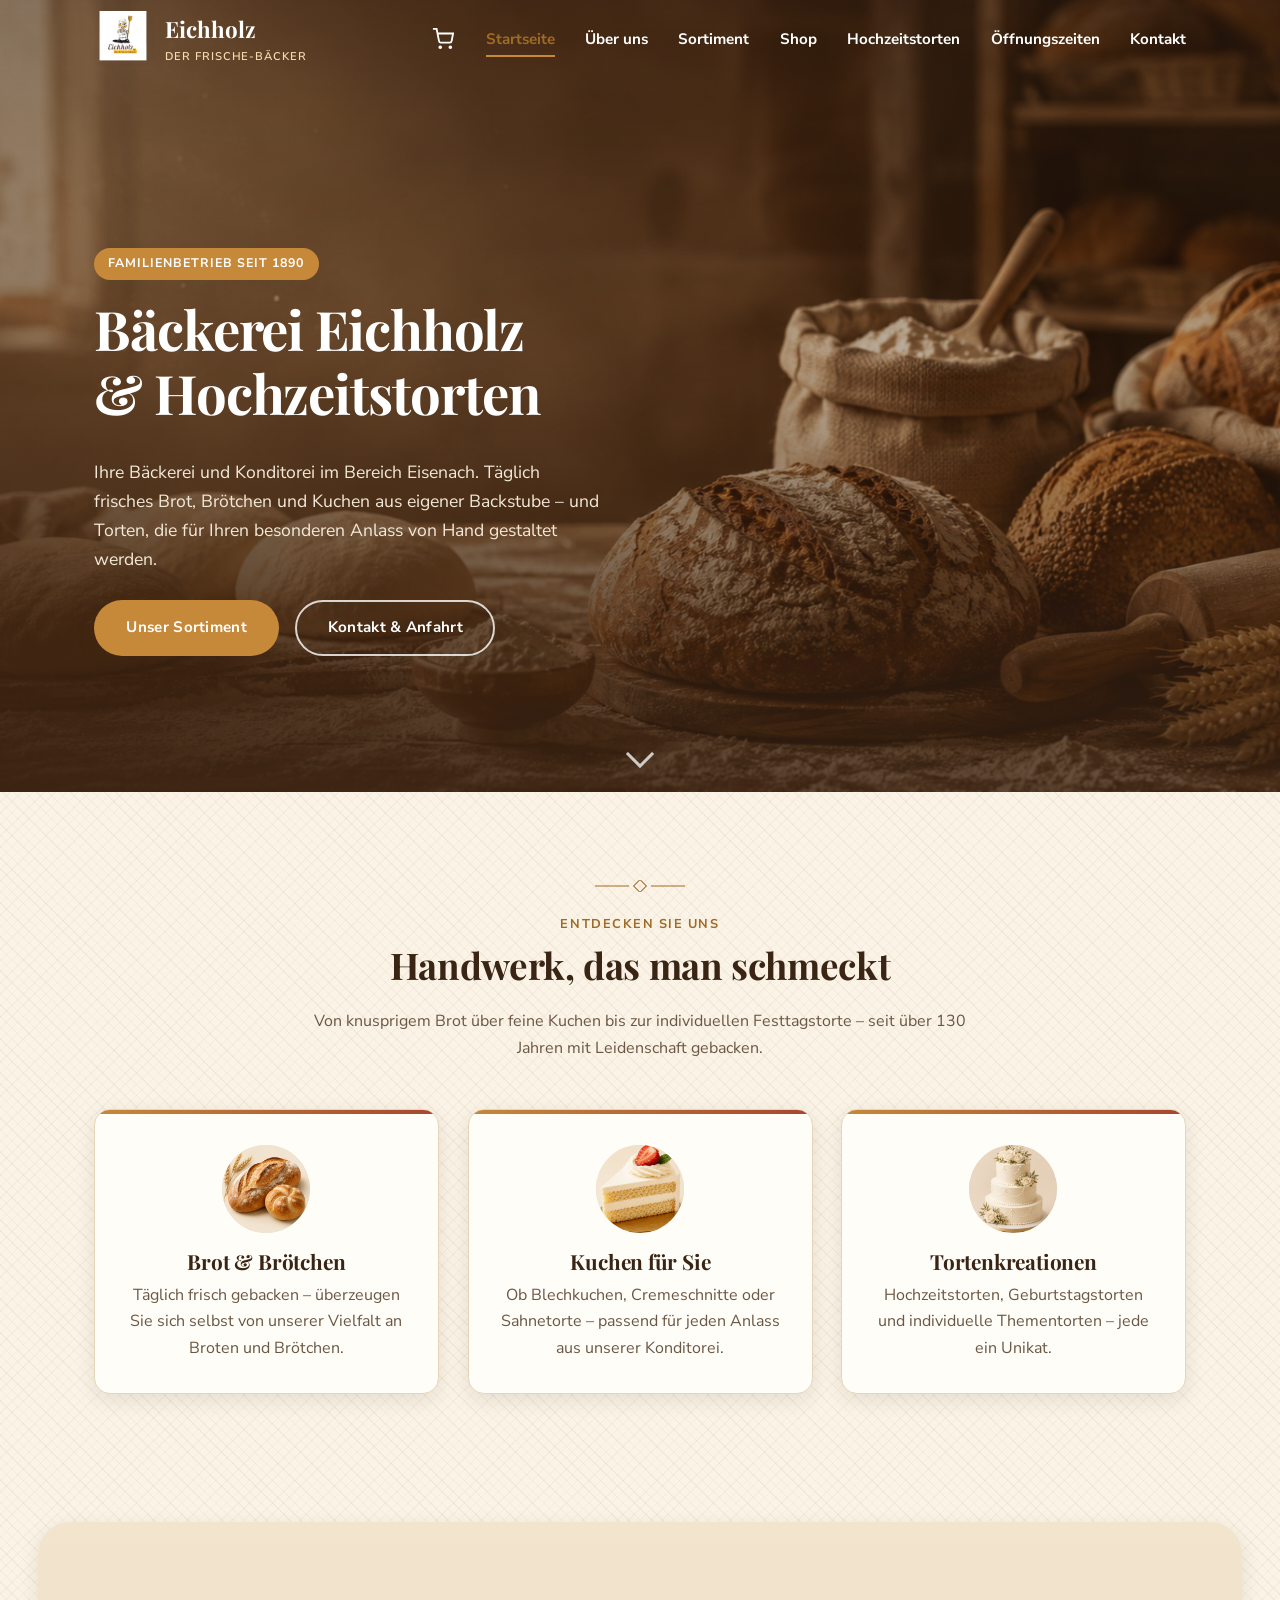
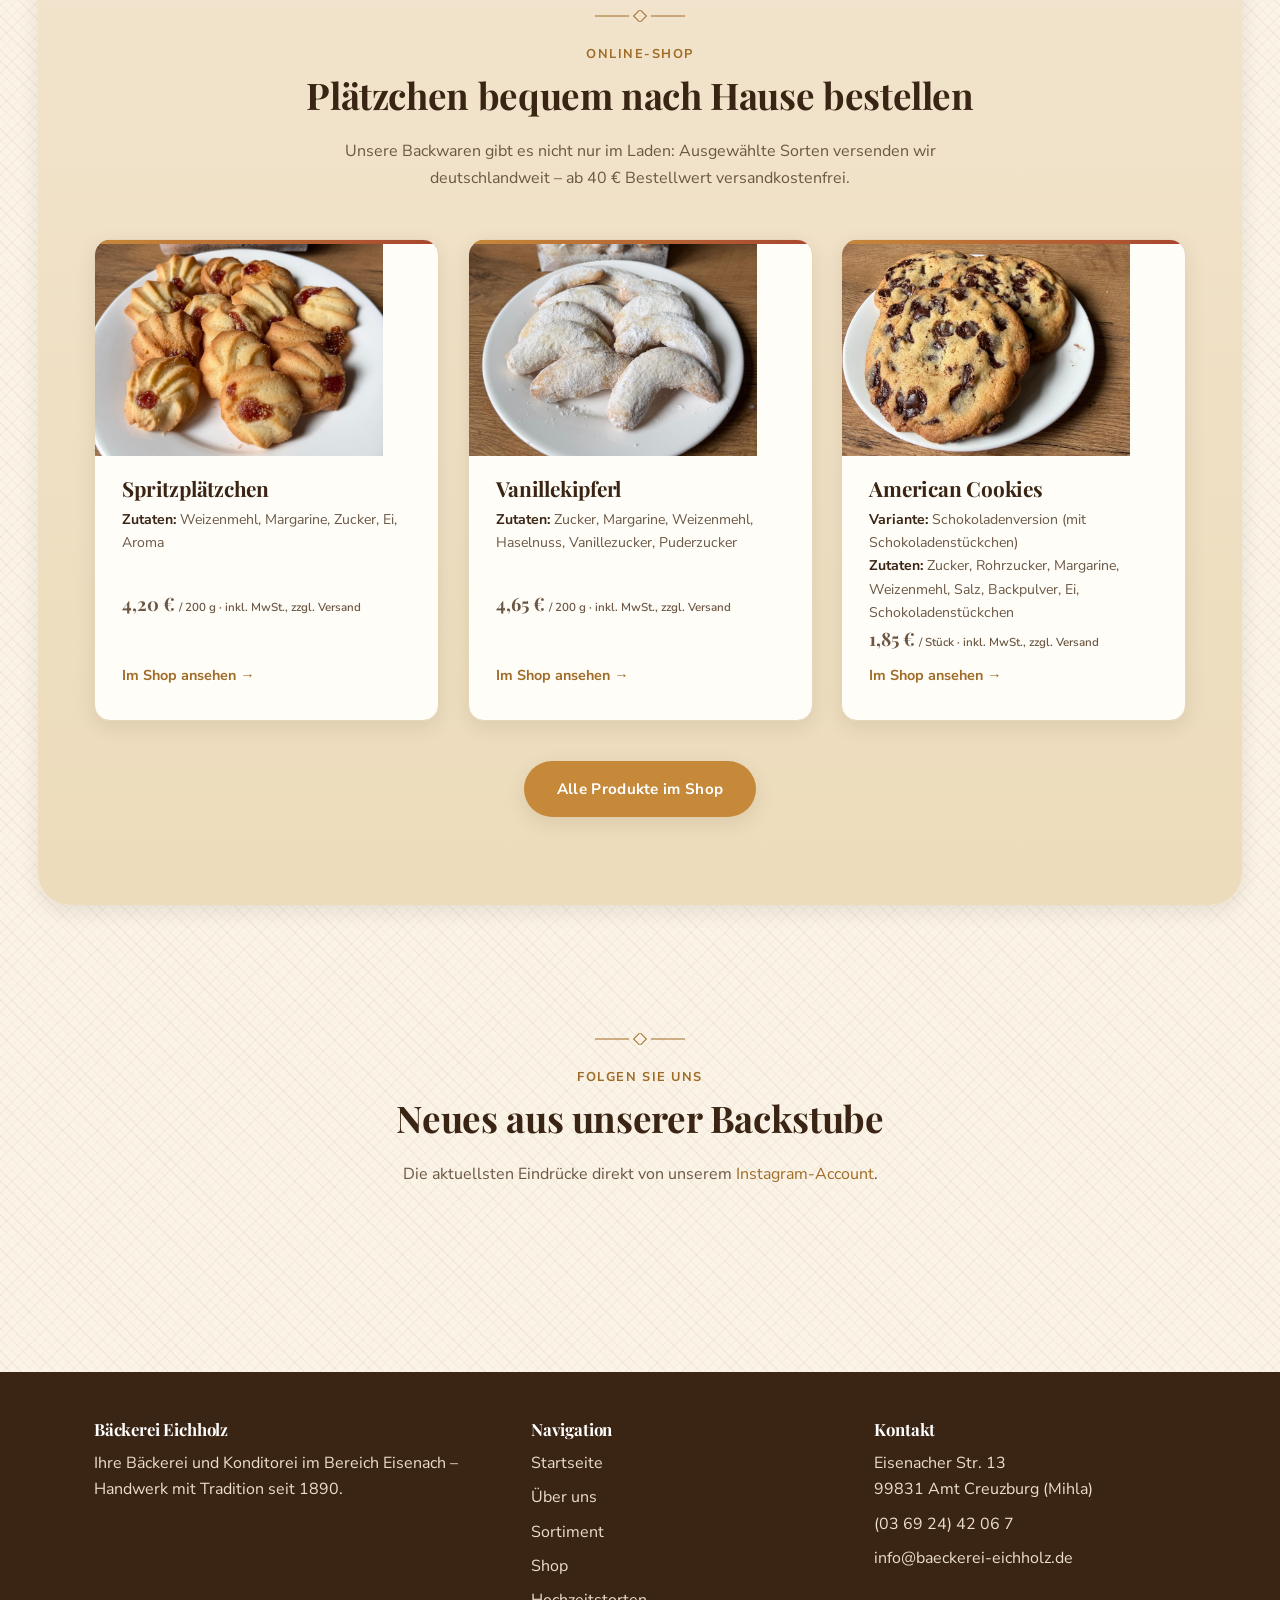
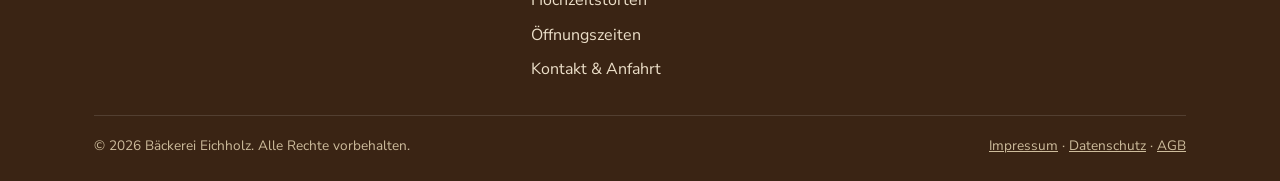
==== commit 03454d56: "Echte Produktfotos fuer alle 12 Shop-Artikel ergaenzt Die Produktkarten zeigten bisher nur den Platz" ====
--- a/index.html
+++ b/index.html
@@ -156,7 +156,7 @@
 </footer>
 
 <script src="js/main.js?v=0fe01f37"></script>
-<script src="js/shop-data.js?v=c943d0c8"></script>
+<script src="js/shop-data.js?v=3d29de62"></script>
 <script src="js/cart.js?v=0197f294"></script>
 <script src="js/shop-teaser.js?v=d5aa7db3"></script>
 <script>
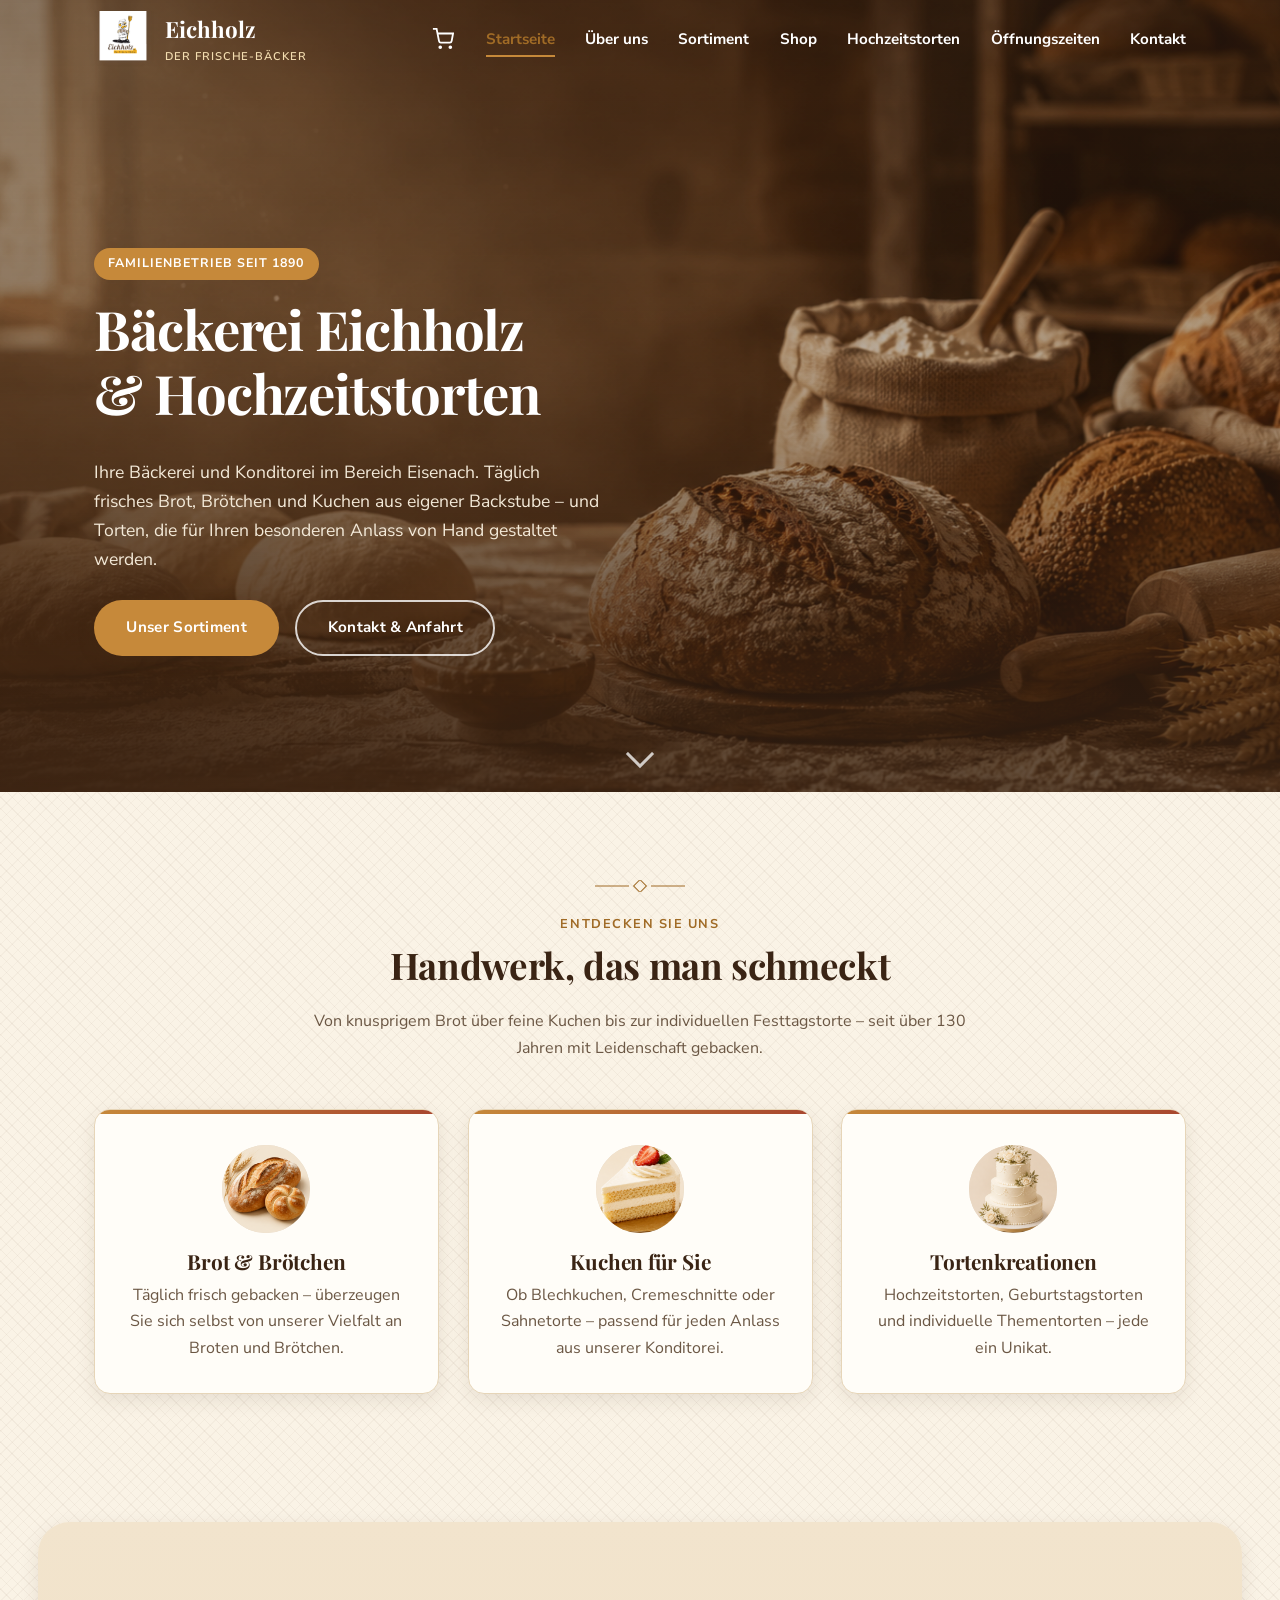
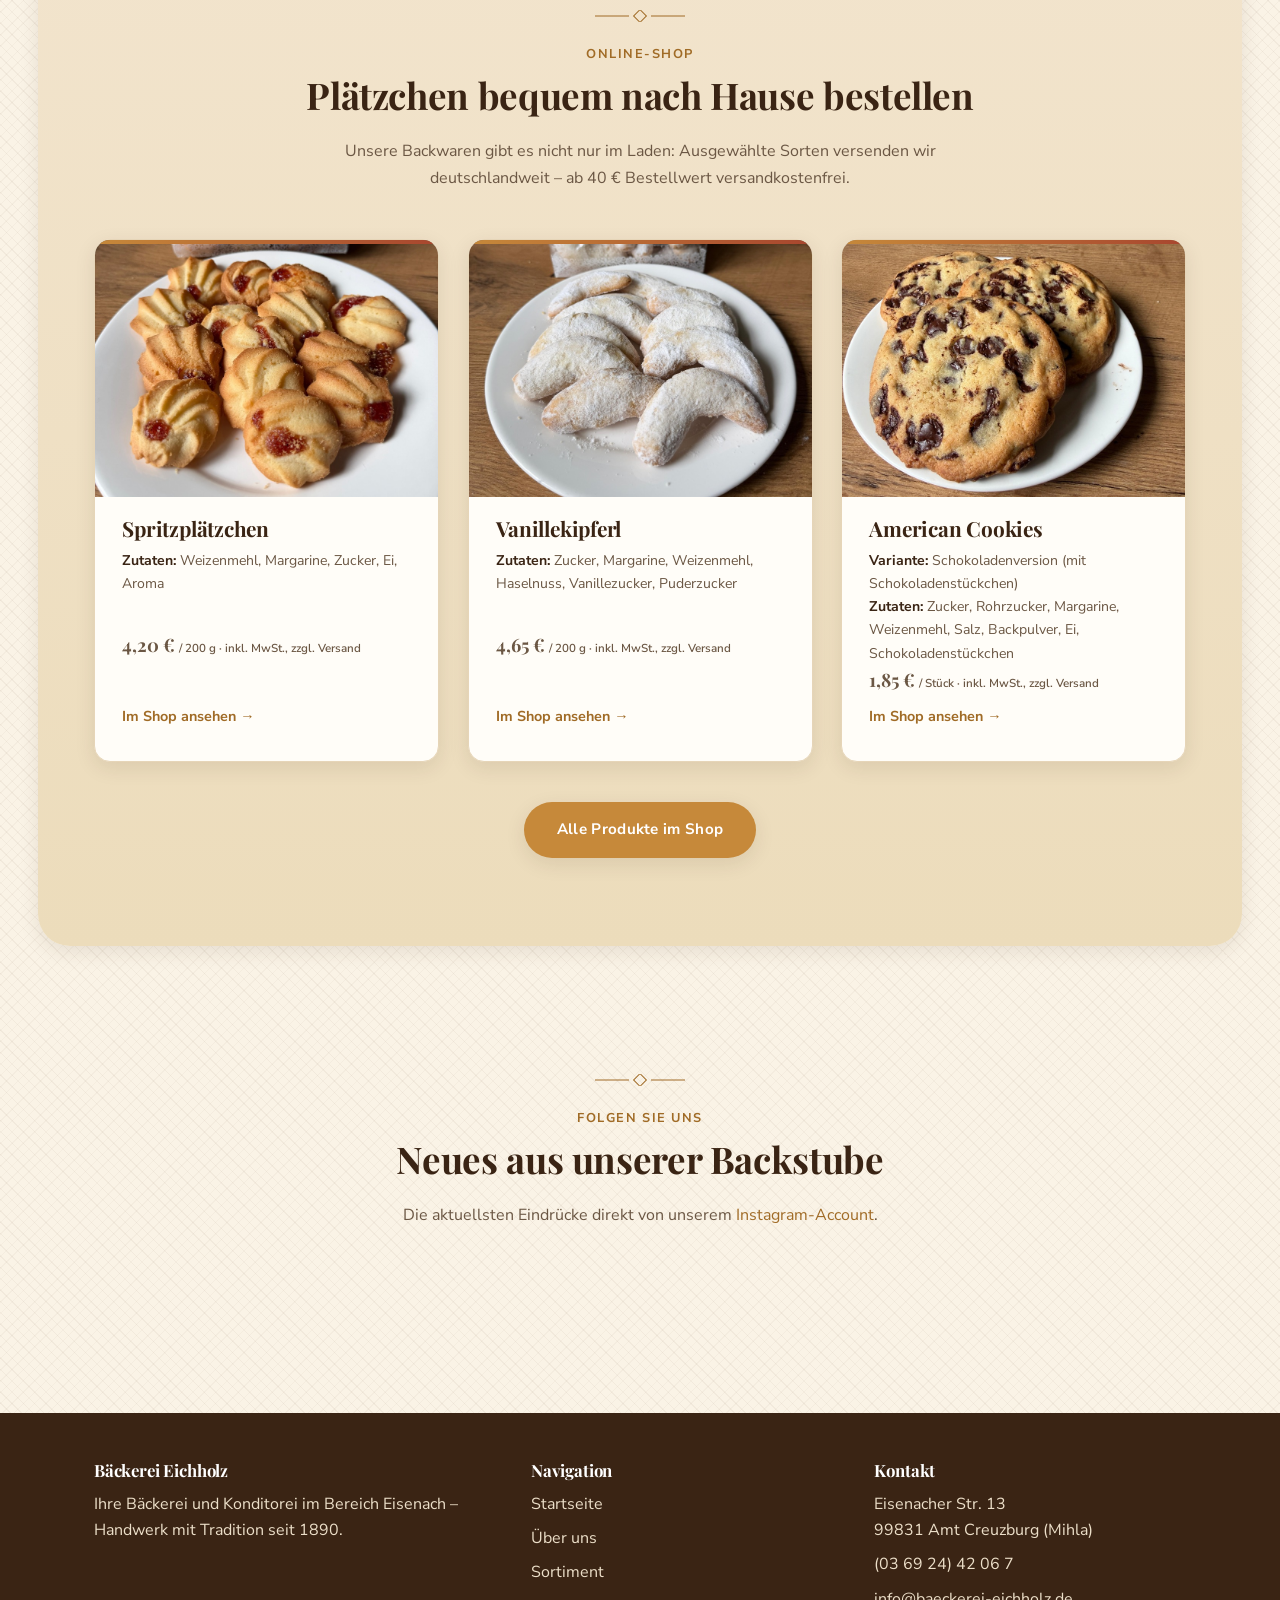
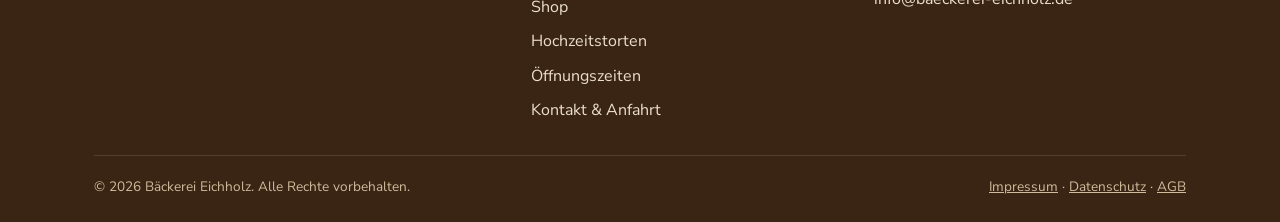
==== commit 1634af08: "Produktfotos auf dem Handy wieder randlos Das globale img { max-width: 100% } aus style.css hat .pro" ====
--- a/index.html
+++ b/index.html
@@ -9,8 +9,8 @@
 <link rel="preconnect" href="https://fonts.gstatic.com" crossorigin>
 <link href="https://fonts.googleapis.com/css2?family=Playfair+Display:wght@600;700&family=Nunito+Sans:wght@400;600;700;800&display=swap" rel="stylesheet">
 <link rel="icon" href="assets/img/logo.png" type="image/png">
-<link rel="stylesheet" href="css/style.css?v=9930ea26">
-<link rel="stylesheet" href="css/shop.css?v=8c2eeac3">
+<link rel="stylesheet" href="css/style.css?v=1621deaf">
+<link rel="stylesheet" href="css/shop.css?v=8fcf6304">
 </head>
 <body>
 
--- a/css/style.css
+++ b/css/style.css
@@ -1641,7 +1641,11 @@
 
 .tk-contact {
   position: relative;
-  background: var(--tk-ivory);
+  /* transparent statt --tk-ivory: die Schraffur liegt auf <body> und wurde
+     von einer deckenden Flaeche verdeckt - so traegt diese Seite denselben
+     Hintergrund wie alle uebrigen. --tk-ivory bleibt fuer Flaechen, die
+     sich bewusst vom Hintergrund abheben sollen (z. B. .tk-summary). */
+  background: transparent;
   padding: 84px 8vw 96px;
 }
 
@@ -1900,3 +1904,53 @@
     grid-template-columns: 1fr 1fr;
   }
 }
+
+/* ==========================================================================
+   Rechtstexte (Impressum, Datenschutz, AGB)
+   Laengere Fliesstexte mit vielen Abschnitten - .contact-card allein gibt
+   ihnen keine Gliederung. Nur unter .legal-doc eingehaengt, damit die
+   Typografie der uebrigen Seiten unveraendert bleibt.
+   ========================================================================== */
+.legal-doc {
+  font-size: 0.98rem;
+}
+
+.legal-doc > section + section {
+  margin-top: 2.4rem;
+  padding-top: 2.4rem;
+  border-top: 1px solid var(--color-border);
+}
+
+.legal-doc h2 {
+  font-size: 1.32rem;
+  margin: 0 0 0.9rem;
+}
+
+.legal-doc h3 {
+  font-size: 1.05rem;
+  margin: 1.6rem 0 0.5rem;
+}
+
+.legal-doc p,
+.legal-doc ul {
+  margin: 0 0 0.9rem;
+}
+
+.legal-doc ul {
+  padding-left: 1.2rem;
+}
+
+.legal-doc li {
+  margin-bottom: 0.4rem;
+}
+
+.legal-doc address {
+  font-style: normal;
+  margin-bottom: 0.9rem;
+}
+
+/* Kleingedruckte Randnotiz, z. B. Stand der Fassung. */
+.legal-meta {
+  font-size: 0.86rem;
+  color: var(--color-text-light);
+}
--- a/css/shop.css
+++ b/css/shop.css
@@ -20,8 +20,12 @@
   text-align: left;
 }
 
+/* max-width: none hebt das globale img { max-width: 100% } aus style.css
+   auf - sonst bleibt das Foto auf die Innenbreite der Karte begrenzt und
+   rechts entsteht ein weißer Streifen. */
 .product-photo {
   width: calc(100% + 3.4rem);
+  max-width: none;
   margin: -2.2rem -1.7rem 1.2rem;
   aspect-ratio: 4 / 3;
   object-fit: cover;
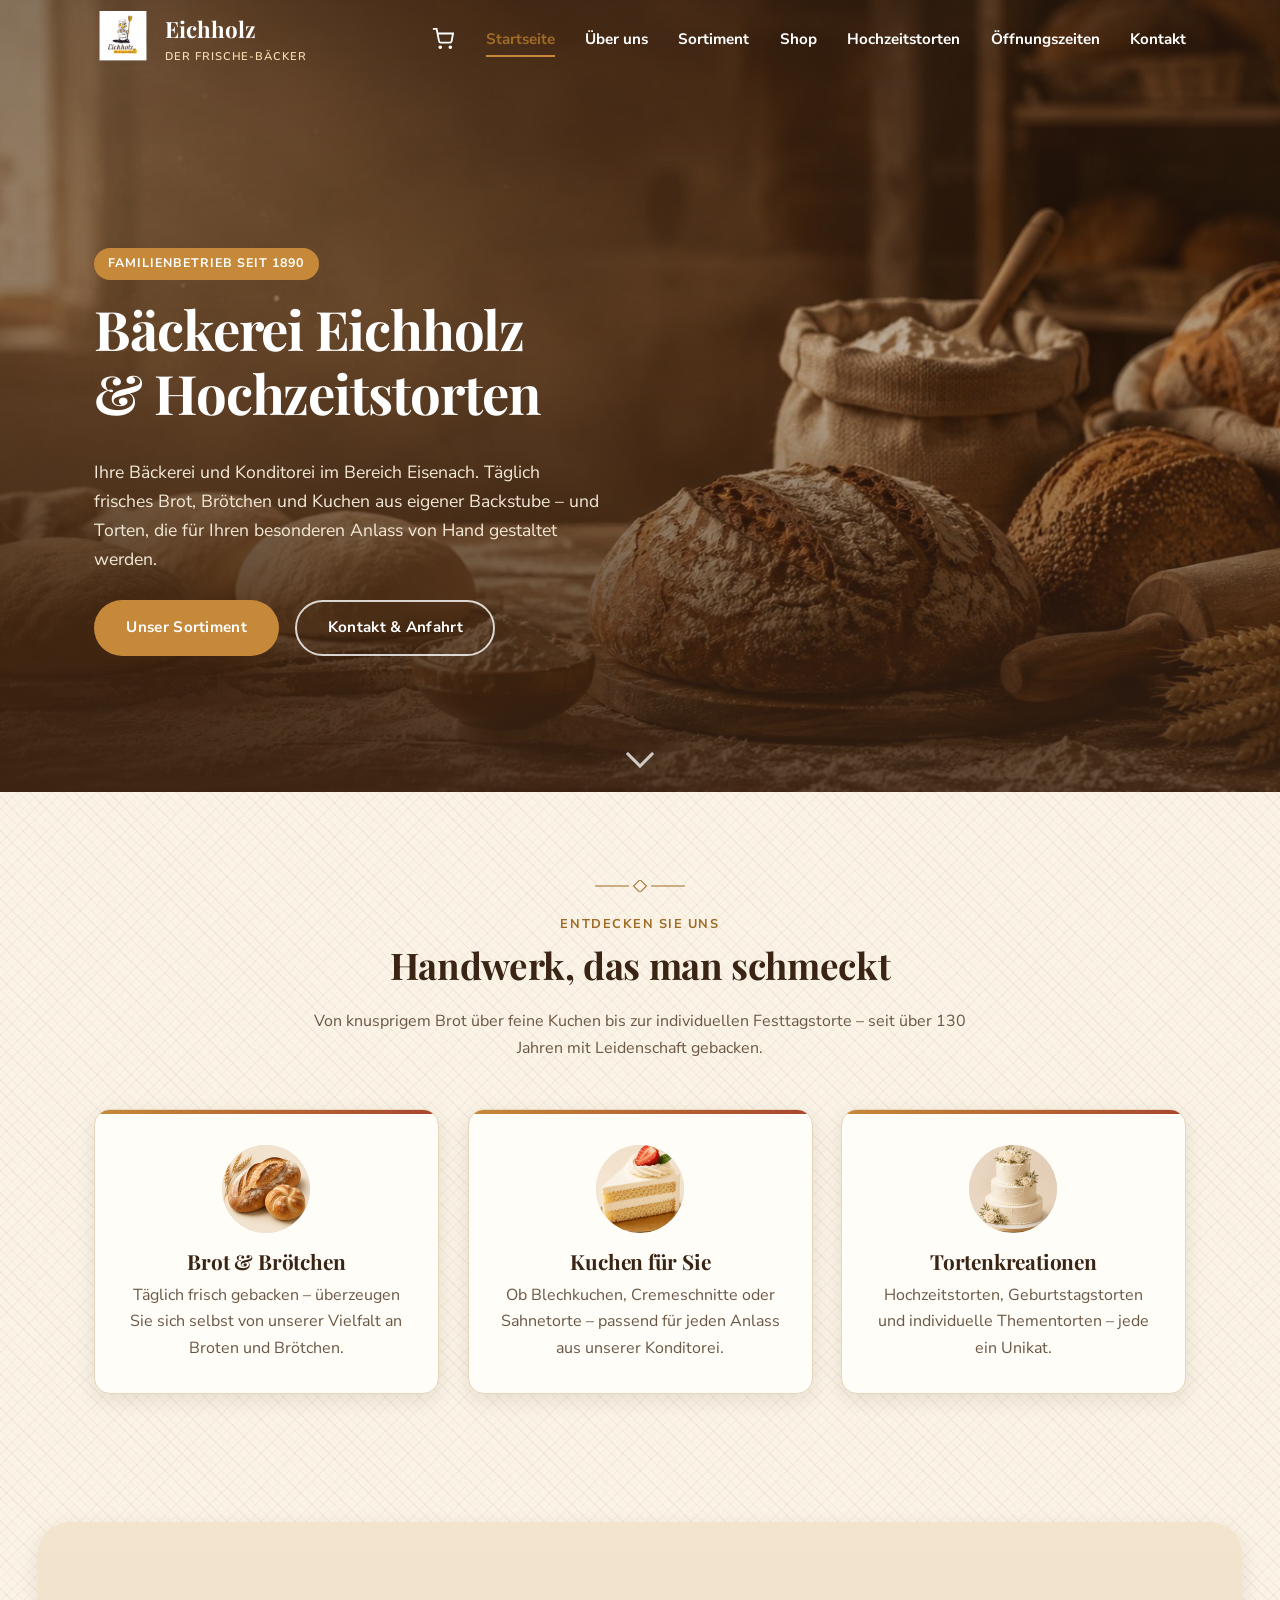
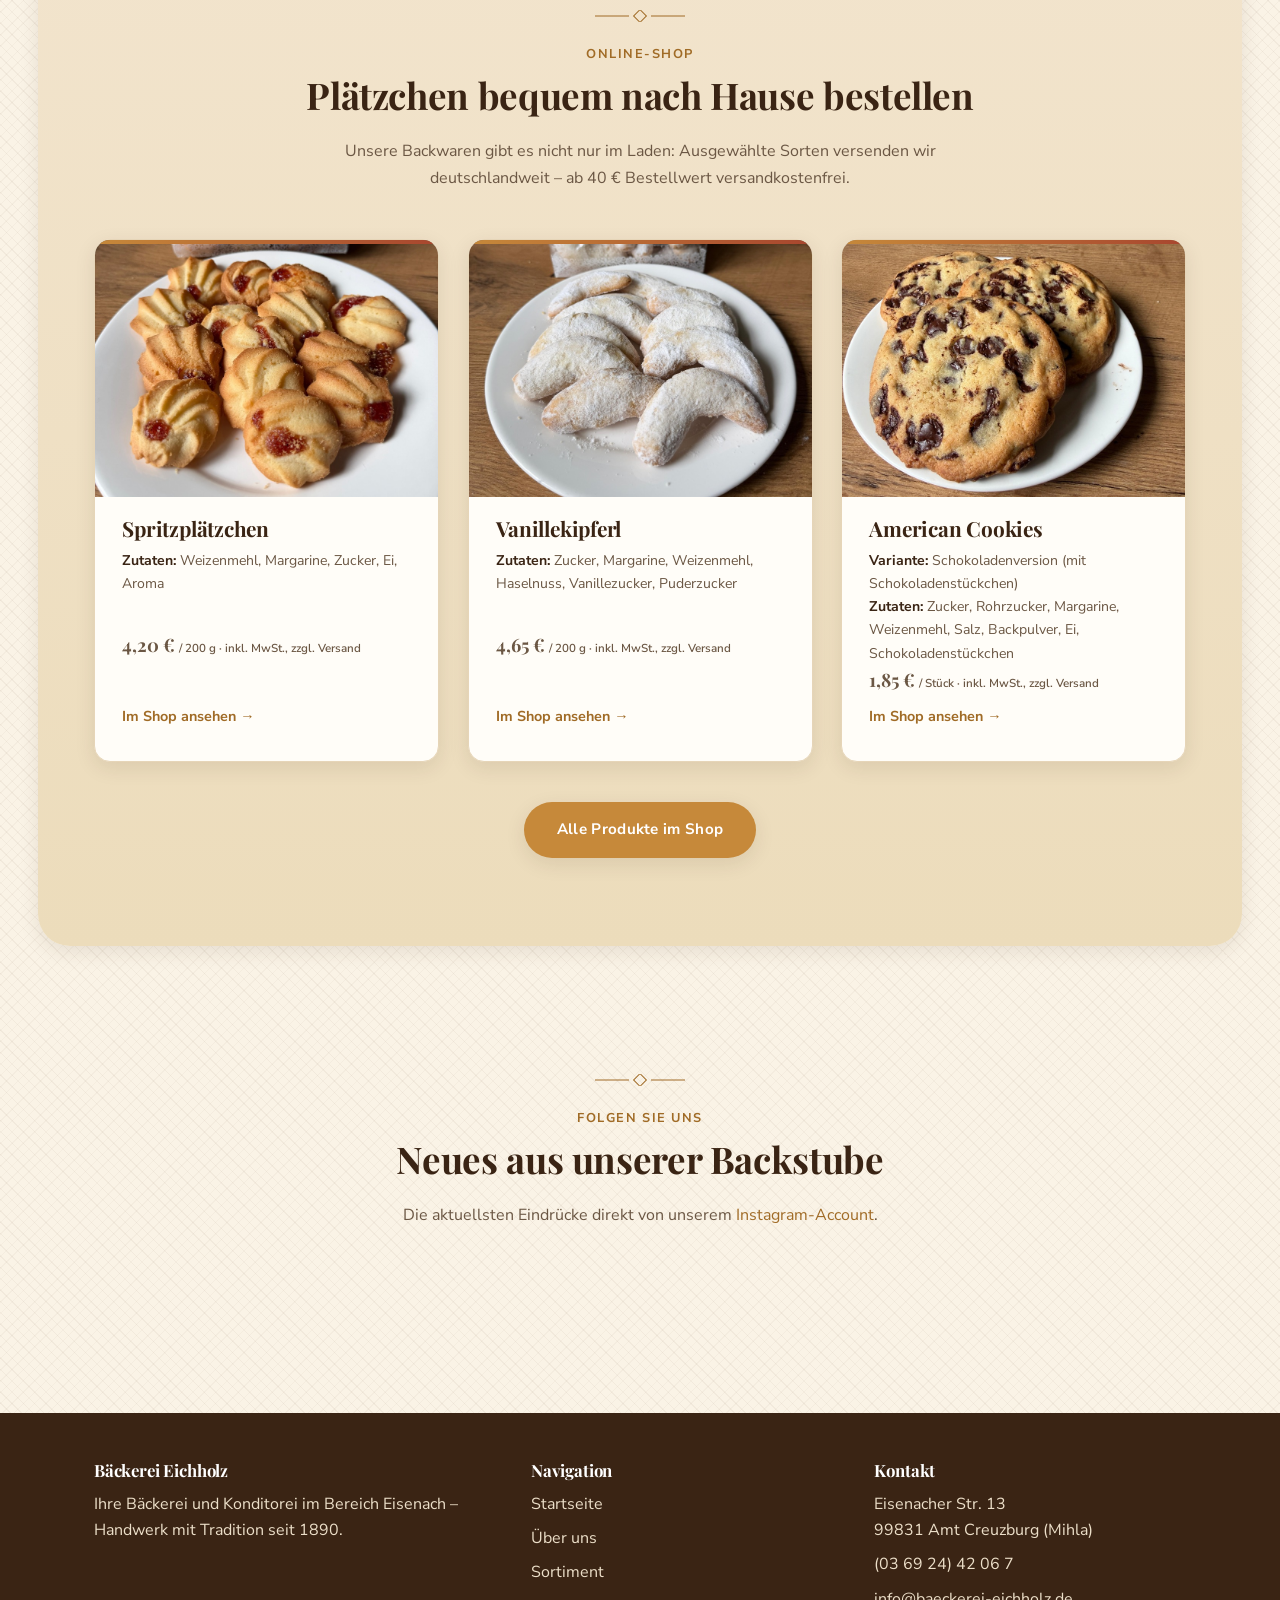
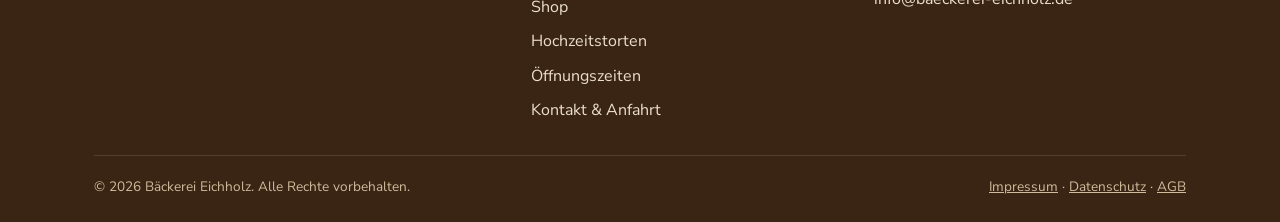
==== commit 4cf87e87: "Filialzahl auf 5, Oeffnungszeiten, Bilder verkleinert, 404-Seite - Ueber uns: "16 Filialen" an drei " ====
--- a/index.html
+++ b/index.html
@@ -9,7 +9,7 @@
 <link rel="preconnect" href="https://fonts.gstatic.com" crossorigin>
 <link href="https://fonts.googleapis.com/css2?family=Playfair+Display:wght@600;700&family=Nunito+Sans:wght@400;600;700;800&display=swap" rel="stylesheet">
 <link rel="icon" href="assets/img/logo.png" type="image/png">
-<link rel="stylesheet" href="css/style.css?v=1621deaf">
+<link rel="stylesheet" href="css/style.css?v=148f0e2e">
 <link rel="stylesheet" href="css/shop.css?v=8fcf6304">
 </head>
 <body>
@@ -48,7 +48,7 @@
 
   <section class="hero">
     <div class="hero-media">
-      <img src="assets/img/hero-baeckerei.png" alt="Frisches Brot, Teiglinge und Backzutaten der Bäckerei Eichholz" width="1655" height="950">
+      <img src="assets/img/hero-baeckerei.jpg" alt="Frisches Brot, Teiglinge und Backzutaten der Bäckerei Eichholz" width="1655" height="950">
       <div class="hero-overlay"></div>
     </div>
     <div class="container hero-inner">
--- a/css/style.css
+++ b/css/style.css
@@ -1029,10 +1029,21 @@
   background: linear-gradient(135deg, var(--color-bg-alt), var(--color-border));
 }
 
+/* Filialfotos unbeschnitten zeigen (contain) - viele sind hochkant. Die
+   freien Ränder füllt eine unscharfe, abgedunkelte Kopie desselben Fotos. */
+.filiale-modal-backdrop {
+  position: absolute;
+  inset: -24px;
+  background-position: center;
+  background-size: cover;
+  filter: blur(20px) brightness(0.75);
+}
+
 .filiale-modal-media img {
+  position: relative;
   width: 100%;
   height: 100%;
-  object-fit: cover;
+  object-fit: contain;
 }
 
 .filiale-modal-placeholder {
@@ -1081,6 +1092,19 @@
 .filiale-modal-nav--prev { left: 0.7rem; }
 .filiale-modal-nav--next { right: 0.7rem; }
 
+.filiale-modal-counter {
+  position: absolute;
+  bottom: 0.7rem;
+  left: 50%;
+  transform: translateX(-50%);
+  padding: 0.2rem 0.65rem;
+  border-radius: 999px;
+  background: rgba(58, 36, 20, 0.55);
+  color: #fff;
+  font-size: 0.78rem;
+  font-weight: 700;
+}
+
 .filiale-modal-body {
   padding: 1.6rem 1.8rem 1.9rem;
 }
@@ -1121,6 +1145,12 @@
 
   .filiale-modal {
     max-height: 94vh;
+  }
+
+  /* Quadratisch statt 4:3, damit Hochkant-Fotos auf dem Handy nicht zu
+     schmal werden. */
+  .filiale-modal-media {
+    aspect-ratio: 1 / 1;
   }
 
   .filiale-modal-body {
